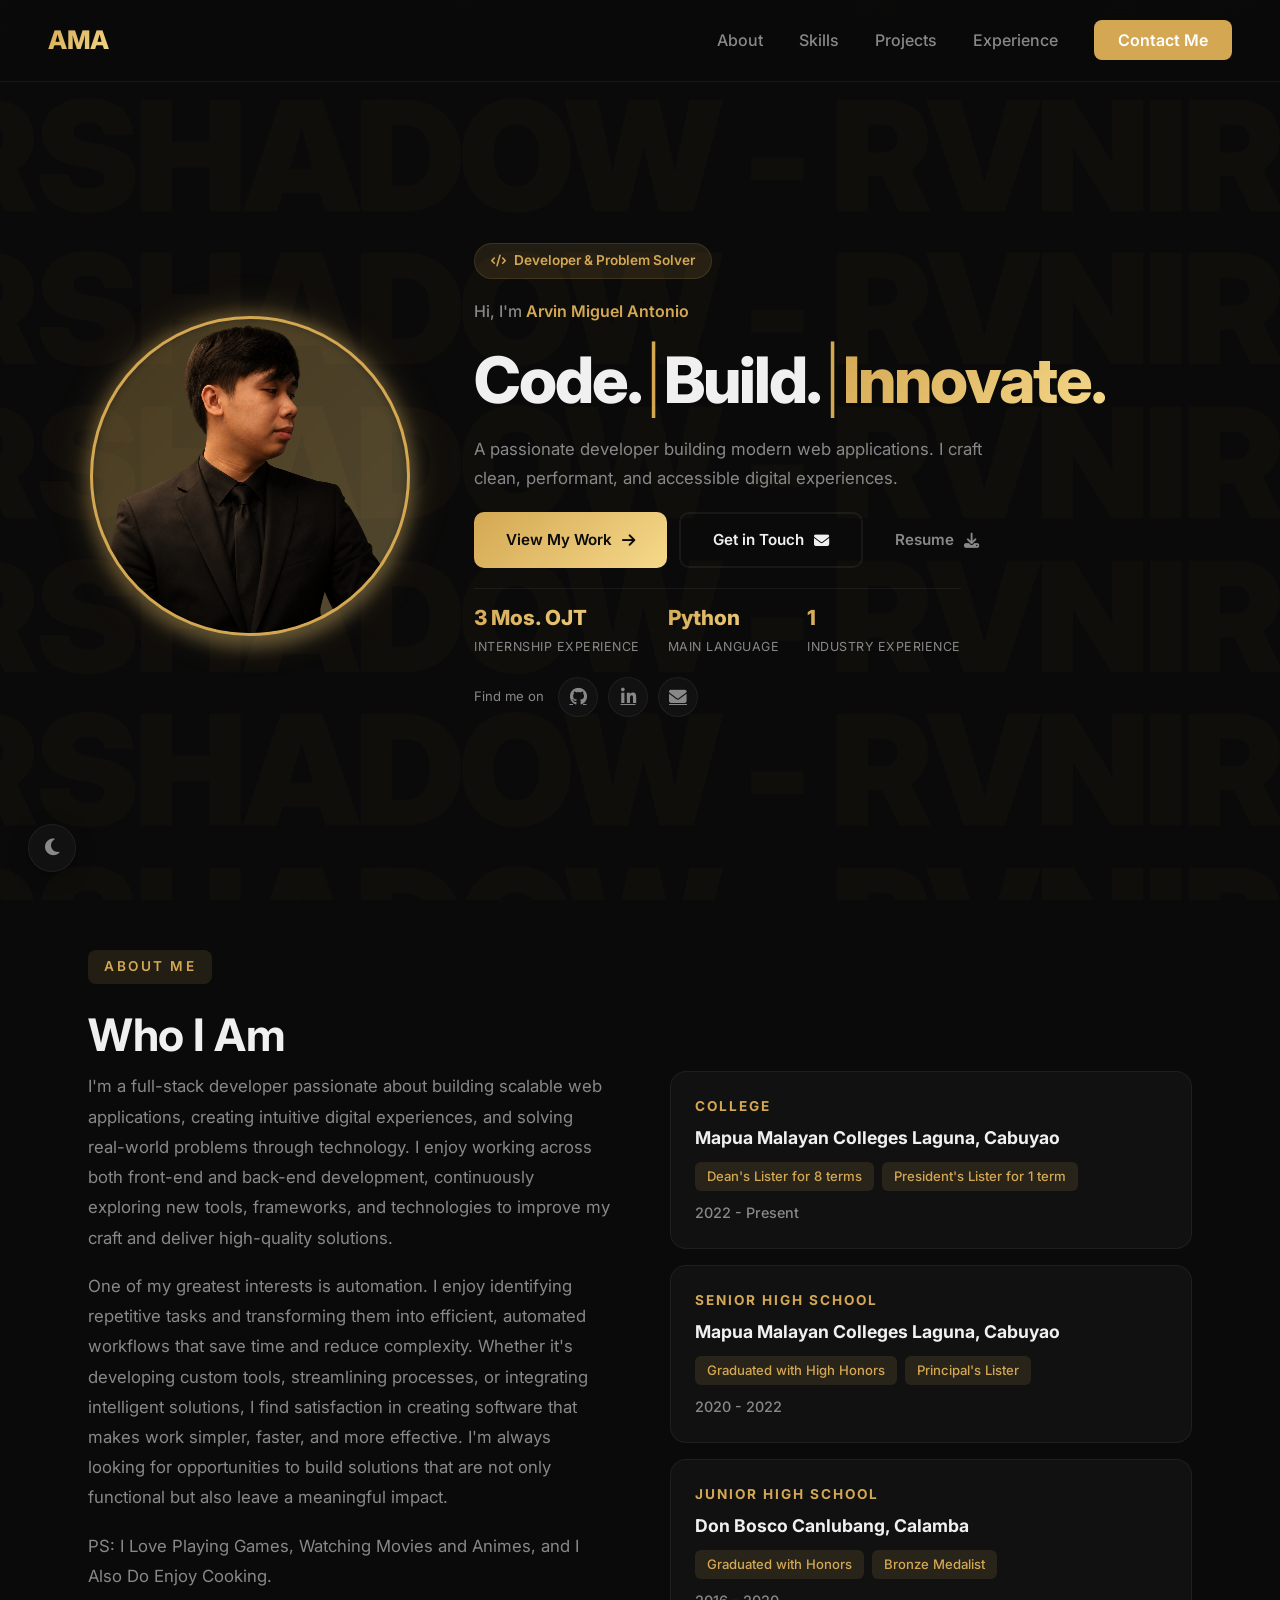
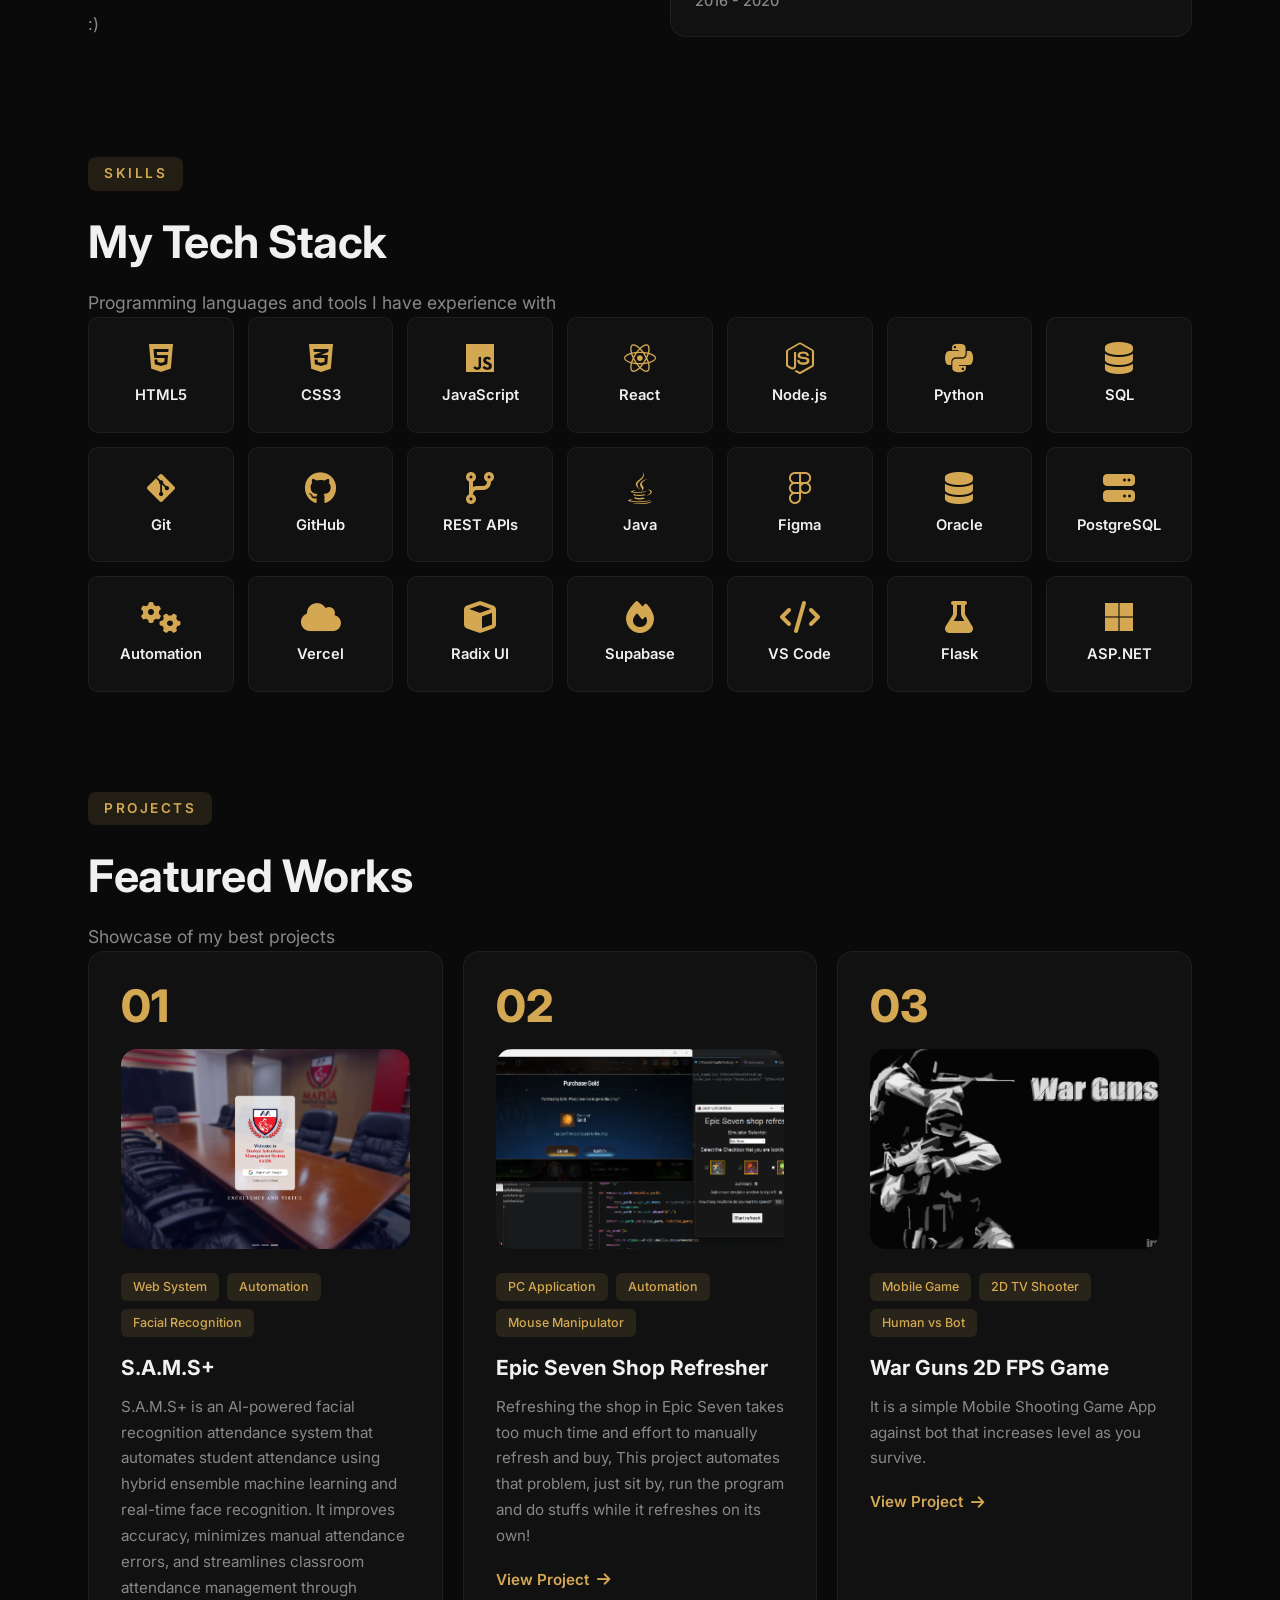
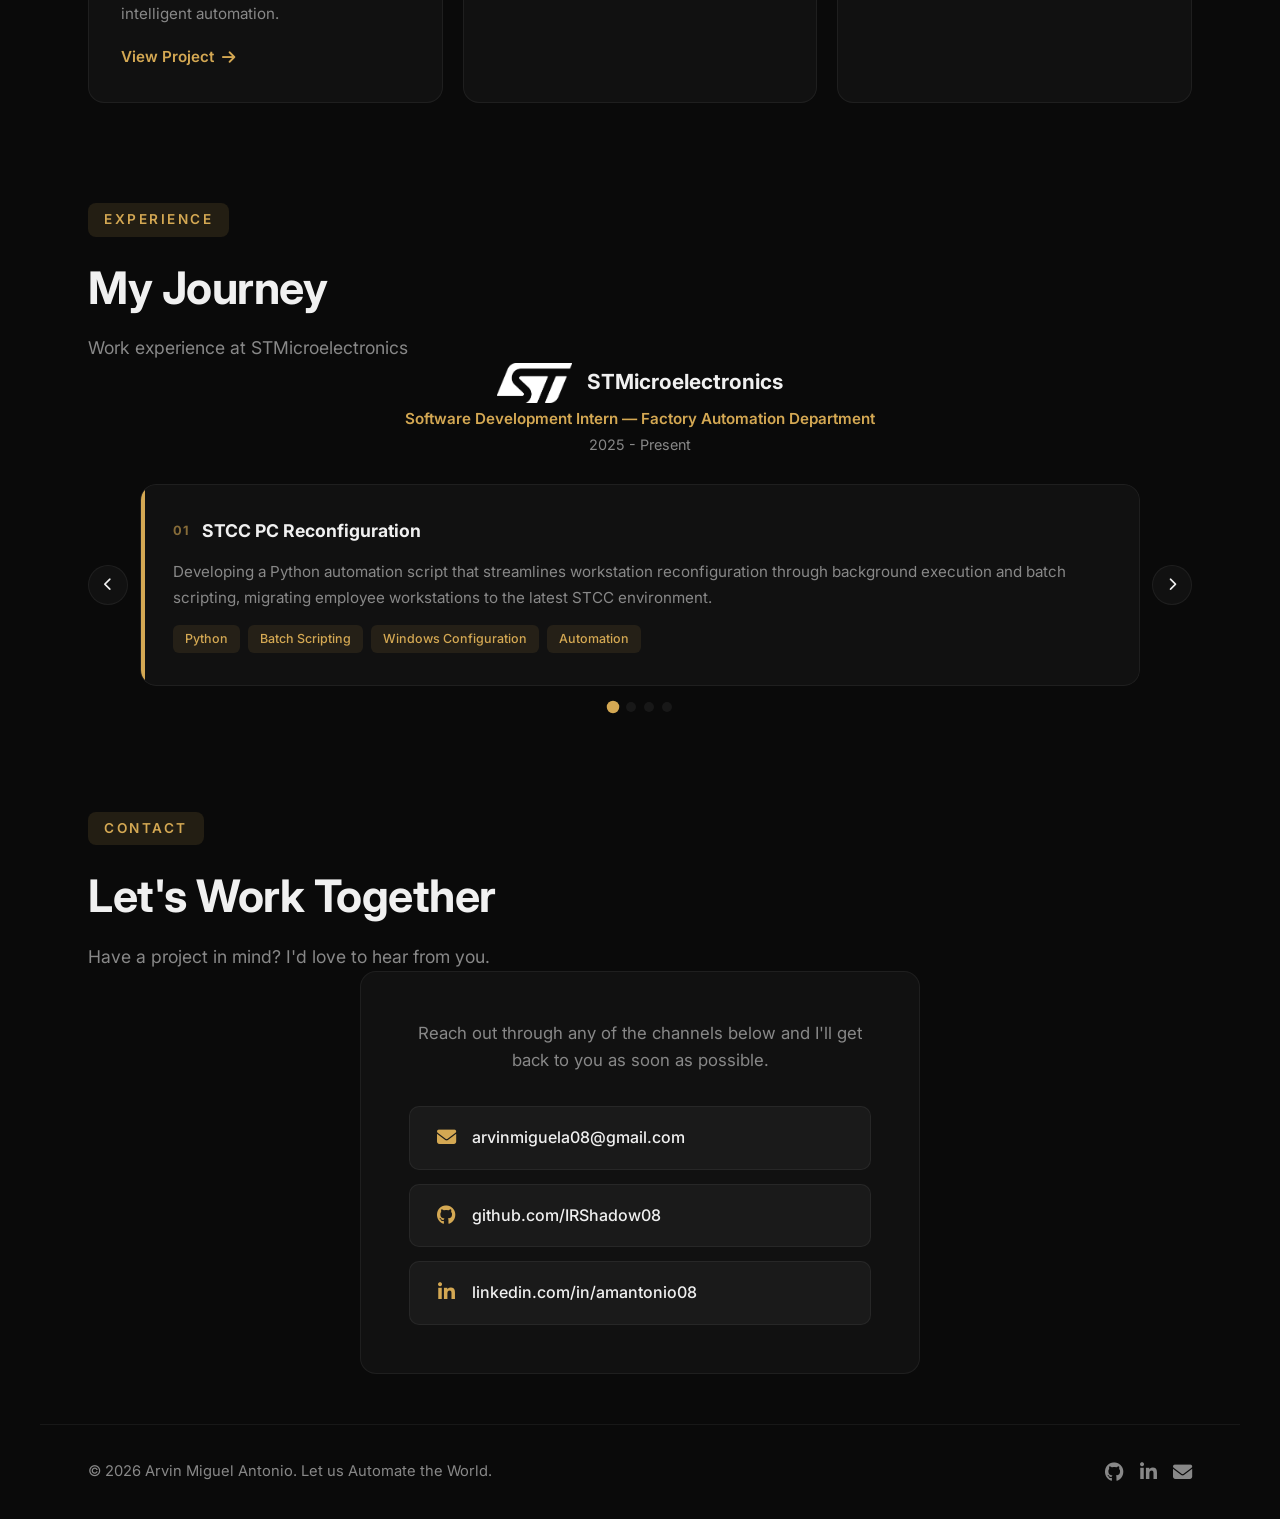
==== index.html @ e380c1db "updated" ====
<!DOCTYPE html>
<html lang="en">
<head>
    <meta charset="UTF-8">
    <meta name="viewport" content="width=device-width, initial-scale=1.0">
    <title>Arvin Miguel Antonio</title>
    <link rel="preconnect" href="https://fonts.googleapis.com">
    <link rel="preconnect" href="https://fonts.gstatic.com" crossorigin>
    <link href="https://fonts.googleapis.com/css2?family=Inter:wght@300;400;500;600;700;800;900&display=swap" rel="stylesheet">
    <link rel="stylesheet" href="https://cdnjs.cloudflare.com/ajax/libs/font-awesome/6.5.0/css/all.min.css">
    <link rel="stylesheet" href="style.css">
</head>
<body>

    <nav>
        <a href="#hero" class="nav-logo">AMA</a>
        <ul class="nav-links" id="navLinks">
            <li><a href="#about">About</a></li>
            <li><a href="#skills">Skills</a></li>
            <li><a href="#projects">Projects</a></li>
            <li><a href="#experience">Experience</a></li>
            <li><a href="#contact" class="nav-cta">Contact Me</a></li>
        </ul>
        <button class="mobile-toggle" id="mobileToggle" aria-label="Menu">
            <i class="fas fa-bars"></i>
        </button>
    </nav>

    <section class="hero" id="hero">
        <div class="hero-deco-text">
            <span>IRShadow - RvnIrs</span>
        </div>
        <div class="hero-wrap">
            <div class="hero-image">
                <img src="Assets/DarkModeMe.png" alt="Arvin Miguel Antonio" id="heroProfileImg">
            </div>
            <div class="hero-content">
                <div class="hero-tag">
                    <i class="fas fa-code"></i> Developer &amp; Problem Solver
                </div>
                <span class="hero-greeting">Hi, I'm <span>Arvin Miguel Antonio</span></span>
                <h1>Code.<span class="separator">|</span>Build.<span class="separator">|</span><span class="highlight">Innovate.</span></h1>
                <p>A passionate developer building modern web applications. I craft clean, performant, and accessible digital experiences.</p>
                <div class="hero-buttons">
                    <a href="#projects" class="btn btn-primary">
                        View My Work <i class="fas fa-arrow-right"></i>
                    </a>
                    <a href="#contact" class="btn btn-outline">
                        Get in Touch <i class="fas fa-envelope"></i>
                    </a>
                    <a href="Assets/ArvinAntonio-Resume.pdf" target="_blank" class="btn btn-ghost">
                        Resume <i class="fas fa-download"></i>
                    </a>
                </div>
                <div class="hero-stats">
                    <div class="hero-stat">
                        <span class="hero-stat-value">3 Mos. OJT</span>
                        <span class="hero-stat-label">Internship Experience</span>
                    </div>
                    <div class="hero-stat">
                        <span class="hero-stat-value">Python</span>
                        <span class="hero-stat-label">Main Language</span>
                    </div>
                    <div class="hero-stat">
                        <span class="hero-stat-value">1</span>
                        <span class="hero-stat-label">Industry Experience</span>
                    </div>
                </div>
                <div class="hero-social">
                    <span class="hero-social-label">Find me on</span>
                    <a href="https://github.com/IRShadow - RvnMig08" target="_blank" aria-label="GitHub"><i class="fab fa-github"></i></a>
                    <a href="https://www.linkedin.com/in/amantonio08/" target="_blank" aria-label="LinkedIn"><i class="fab fa-linkedin-in"></i></a>
                    <a href="mailto:arvinmiguela08@gmail.com" aria-label="Email"><i class="fas fa-envelope"></i></a>
                </div>
            </div>
        </div>
    </section>

    <section id="about">
        <div class="section-header reveal">
            <span class="section-tag">About Me</span>
            <h2>Who I Am</h2>
        </div>
        <div class="about-wrap">
            <div class="about-text reveal">
                <p>I'm a full-stack developer passionate about building scalable web applications, creating intuitive digital experiences, and solving real-world problems through technology. I enjoy working across both front-end and back-end development, continuously exploring new tools, frameworks, and technologies to improve my craft and deliver high-quality solutions.</p>
                <p>One of my greatest interests is automation. I enjoy identifying repetitive tasks and transforming them into efficient, automated workflows that save time and reduce complexity. Whether it's developing custom tools, streamlining processes, or integrating intelligent solutions, I find satisfaction in creating software that makes work simpler, faster, and more effective. I'm always looking for opportunities to build solutions that are not only functional but also leave a meaningful impact.</p>
                <p>PS: I Love Playing Games, Watching Movies and Animes, and I Also Do Enjoy Cooking.</p>
                <p>:)</p>
            </div>
            <div class="about-education reveal">
                <div class="edu-card">
                    <div class="edu-level">College</div>
                    <div class="edu-school">Mapua Malayan Colleges Laguna, Cabuyao</div>
                    <div class="edu-honors">
                        <span class="edu-honor">Dean's Lister for 8 terms</span>
                        <span class="edu-honor">President's Lister for 1 term</span>
                    </div>
                    <div class="edu-date">2022 - Present</div>
                </div>
                <div class="edu-card">
                    <div class="edu-level">Senior High School</div>
                    <div class="edu-school">Mapua Malayan Colleges Laguna, Cabuyao</div>
                    <div class="edu-honors">
                        <span class="edu-honor">Graduated with High Honors</span>
                        <span class="edu-honor">Principal's Lister</span>
                    </div>
                    <div class="edu-date">2020 - 2022</div>
                </div>
                <div class="edu-card">
                    <div class="edu-level">Junior High School</div>
                    <div class="edu-school">Don Bosco Canlubang, Calamba</div>
                    <div class="edu-honors">
                        <span class="edu-honor">Graduated with Honors</span>
                        <span class="edu-honor">Bronze Medalist</span>
                    </div>
                    <div class="edu-date">2016 - 2020</div>
                </div>
            </div>
        </div>
    </section>

    <section id="skills">
        <div class="section-header reveal">
            <span class="section-tag">Skills</span>
            <h2>My Tech Stack</h2>
            <p>Programming languages and tools I have experience with</p>
        </div>
        <div class="skills-grid reveal">
            <div class="skill-item"><i class="fab fa-html5"></i><div class="name">HTML5</div></div>
            <div class="skill-item"><i class="fab fa-css3-alt"></i><div class="name">CSS3</div></div>
            <div class="skill-item"><i class="fab fa-js"></i><div class="name">JavaScript</div></div>
            <div class="skill-item"><i class="fab fa-react"></i><div class="name">React</div></div>
            <div class="skill-item"><i class="fab fa-node-js"></i><div class="name">Node.js</div></div>
            <div class="skill-item"><i class="fab fa-python"></i><div class="name">Python</div></div>
            <div class="skill-item"><i class="fas fa-database"></i><div class="name">SQL</div></div>
            <div class="skill-item"><i class="fab fa-git-alt"></i><div class="name">Git</div></div>
            <div class="skill-item"><i class="fab fa-github"></i><div class="name">GitHub</div></div>
            <div class="skill-item"><i class="fas fa-code-branch"></i><div class="name">REST APIs</div></div>
            <div class="skill-item"><i class="fab fa-java"></i><div class="name">Java</div></div>
            <div class="skill-item"><i class="fab fa-figma"></i><div class="name">Figma</div></div>
            <div class="skill-item"><i class="fas fa-database"></i><div class="name">Oracle</div></div>
            <div class="skill-item"><i class="fas fa-server"></i><div class="name">PostgreSQL</div></div>
            <div class="skill-item"><i class="fas fa-cogs"></i><div class="name">Automation</div></div>
            <div class="skill-item"><i class="fas fa-cloud"></i><div class="name">Vercel</div></div>
            <div class="skill-item"><i class="fas fa-cube"></i><div class="name">Radix UI</div></div>
            <div class="skill-item"><i class="fas fa-fire"></i><div class="name">Supabase</div></div>
            <div class="skill-item"><i class="fas fa-code"></i><div class="name">VS Code</div></div>
            <div class="skill-item"><i class="fas fa-flask"></i><div class="name">Flask</div></div>
            <div class="skill-item"><i class="fab fa-microsoft"></i><div class="name">ASP.NET</div></div>
        </div>
    </section>

    <section id="projects">
        <div class="section-header reveal">
            <span class="section-tag">Projects</span>
            <h2>Featured Works</h2>
            <p>Showcase of my best projects</p>
        </div>
        <div class="projects-grid reveal">
            <div class="project-card">
                <div class="card-num">01</div>
                <img src="Assets/Sams.png" alt="S.A.M.S+" class="project-img">
                <div class="project-tags">
                    <span>Web System</span>
                    <span>Automation</span>
                    <span>Facial Recognition</span>
                </div>
                <h3>S.A.M.S+</h3>
                <p>S.A.M.S+ is an AI-powered facial recognition attendance system that automates student attendance using hybrid ensemble machine learning and real-time face recognition. It improves accuracy, minimizes manual attendance errors, and streamlines classroom attendance management through intelligent automation.</p>
                <a href="https://sams-plus.tech/" target="_blank" class="project-link">
                    View Project <i class="fas fa-arrow-right"></i>
                </a>
            </div>
            <div class="project-card">
                <div class="card-num">02</div>
                <img src="Assets/E7ShopRefresher.png" alt="Epic Seven Shop Refresher" class="project-img">
                <div class="project-tags">
                    <span>PC Application</span>
                    <span>Automation</span>
                    <span>Mouse Manipulator</span>
                </div>
                <h3>Epic Seven Shop Refresher</h3>
                <p>Refreshing the shop in Epic Seven takes too much time and effort to manually refresh and buy, This project automates that problem, just sit by, run the program and do stuffs while it refreshes on its own!</p>
                <a href="https://github.com/IRShadow08/E7Refresher_irs" target="_blank" class="project-link">
                    View Project <i class="fas fa-arrow-right"></i>
                </a>
            </div>
            <div class="project-card">
                <div class="card-num">03</div>
                <img src="Assets/WarGuns Game.png" alt="War Guns 2D FPS Game" class="project-img">
                <div class="project-tags">
                    <span>Mobile Game</span>
                    <span>2D TV Shooter</span>
                    <span>Human vs Bot</span>
                </div>
                <h3>War Guns 2D FPS Game</h3>
                <p>It is a simple Mobile Shooting Game App against bot that increases level as you survive.</p>
                <a href="https://drive.google.com/file/d/1qGcOylFEyaaN6yPBjuBGZe5CD3PXeud2/view" target="_blank" class="project-link">
                    View Project <i class="fas fa-arrow-right"></i>
                </a>
            </div>
        </div>
    </section>

    <section id="experience">
        <div class="section-header reveal">
            <span class="section-tag">Experience</span>
            <h2>My Journey</h2>
            <p>Work experience at STMicroelectronics</p>
        </div>
        <div class="exp-carousel reveal">
            <div class="exp-header-info">
                <h3>
                    <img id="stmLogo" src="Assets/STMDark.png" alt="STMicroelectronics" style="height:40px;vertical-align:middle;margin-right:10px;">
                    STMicroelectronics
                </h3>
                <div class="exp-role">Software Development Intern &mdash; Factory Automation Department</div>
                <div class="exp-date">2025 - Present</div>
            </div>
            <div class="carousel-wrap">
                <button class="carousel-btn carousel-prev" aria-label="Previous"><i class="fas fa-chevron-left"></i></button>
                <div class="carousel-track-wrap">
                    <div class="carousel-track">
                        <div class="carousel-card">
                            <div class="carousel-card-header">
                                <span class="carousel-card-num">01</span>
                                <h4>STCC PC Reconfiguration</h4>
                            </div>
                            <p>Developing a Python automation script that streamlines workstation reconfiguration through background execution and batch scripting, migrating employee workstations to the latest STCC environment.</p>
                            <div class="carousel-tags">
                                <span>Python</span>
                                <span>Batch Scripting</span>
                                <span>Windows Configuration</span>
                                <span>Automation</span>
                            </div>
                        </div>
                        <div class="carousel-card">
                            <div class="carousel-card-header">
                                <span class="carousel-card-num">02</span>
                                <h4>Shibuya_FoxAuto TAR Images Creation</h4>
                            </div>
                            <p>Enhanced file processing logic and logging mechanisms with grouped log keys for better traceability and reliability in TAR archive generation for production deployments.</p>
                            <div class="carousel-tags">
                                <span>Python</span>
                                <span>File Processing</span>
                                <span>Logging</span>
                                <span>TAR</span>
                            </div>
                        </div>
                        <div class="carousel-card">
                            <div class="carousel-card-header">
                                <span class="carousel-card-num">03</span>
                                <h4>sySTMtracker</h4>
                            </div>
                            <p>Built a full-stack web monitoring application (Python Flask, Oracle/SQLite) that tracks server, service, and application health with automated metric collection, dashboards, threshold alerts, and email notifications. Deployed internally for departmental use.</p>
                            <div class="carousel-tags">
                                <span>Python</span>
                                <span>Flask</span>
                                <span>Oracle</span>
                                <span>Server Tracker</span>
                                <span>Web Development</span>
                            </div>
                        </div>
                        <div class="carousel-card">
                            <div class="carousel-card-header">
                                <span class="carousel-card-num">04</span>
                                <h4>LDAP to WebSSO Migration</h4>
                            </div>
                            <p>Preparing legacy internal applications for migration to a unified Web Single Sign-On authentication system through codebase analysis and architectural planning.</p>
                            <div class="carousel-tags">
                                <span>LDAP</span>
                                <span>WebSSO</span>
                                <span>Authentication</span>
                                <span>Legacy Migration</span>
                                <span>Java Core</span>
                                <span>Java SpringBoot</span>
                            </div>
                        </div>
                    </div>
                </div>
                <button class="carousel-btn carousel-next" aria-label="Next"><i class="fas fa-chevron-right"></i></button>
            </div>
            <div class="carousel-dots"></div>
        </div>
    </section>

    <section id="contact">
        <div class="section-header reveal">
            <span class="section-tag">Contact</span>
            <h2>Let's Work Together</h2>
            <p>Have a project in mind? I'd love to hear from you.</p>
        </div>
        <div class="contact-wrap reveal">
            <div class="contact-card">
                <p>Reach out through any of the channels below and I'll get back to you as soon as possible.</p>
                <div class="contact-links">
                    <a href="mailto:arvinmiguela08@gmail.com" id="copyEmail">
                        <i class="fas fa-envelope"></i> arvinmiguela08@gmail.com
                    </a>
                    <a href="https://github.com/IRShadow08" target="_blank">
                        <i class="fab fa-github"></i> github.com/IRShadow08
                    </a>
                    <a href="https://www.linkedin.com/in/amantonio08/" target="_blank">
                        <i class="fab fa-linkedin-in"></i> linkedin.com/in/amantonio08
                    </a>
                </div>
            </div>
        </div>
    </section>

    <button class="theme-toggle" id="themeToggle" aria-label="Toggle theme">
        <i class="fas fa-moon"></i>
    </button>
    <a href="#hero" class="back-to-top" aria-label="Back to top">
        <i class="fas fa-arrow-up"></i>
    </a>

    <footer>
        <p>&copy; 2026 Arvin Miguel Antonio. Let us Automate the World.</p>
        <div class="footer-social">
            <a href="https://github.com/IRShadow08" target="_blank" aria-label="GitHub"><i class="fab fa-github"></i></a>
            <a href="https://www.linkedin.com/in/amantonio08/" target="_blank" aria-label="LinkedIn"><i class="fab fa-linkedin-in"></i></a>
            <a href="mailto:arvinmiguela08@gmail.com" aria-label="Email"><i class="fas fa-envelope"></i></a>
        </div>
    </footer>

    <script src="script.js"></script>
</body>
</html>
---- style.css ----
* {
    margin: 0;
    padding: 0;
    box-sizing: border-box;
}

html {
    scrollbar-width: none;
}

html::-webkit-scrollbar {
    display: none;
}

:root {
    --bg: #0a0a0a;
    --bg-card: #111111;
    --bg-elevated: #1a1a1a;
    --text: #f0f0f0;
    --text-muted: #888888;
    --accent: #d4a853;
    --accent-dim: rgba(212, 168, 83, 0.12);
    --accent-glow: rgba(212, 168, 83, 0.25);
    --accent-gradient: linear-gradient(135deg, #d4a853, #f5d98a);
    --border: rgba(255, 255, 255, 0.06);
    --radius: 16px;
    --font-sans: 'Inter', sans-serif;
}

html {
    scroll-behavior: smooth;
}

body {
    font-family: 'Inter', sans-serif;
    background: var(--bg);
    position: relative;
    color: var(--text);
    line-height: 1.6;
    overflow-x: hidden;
}

nav {
    position: fixed;
    top: 0;
    left: 0;
    width: 100%;
    padding: 20px 48px;
    display: flex;
    justify-content: space-between;
    align-items: center;
    z-index: 100;
    background: rgba(10, 10, 10, 0.85);
    backdrop-filter: blur(16px);
    border-bottom: 1px solid var(--border);
}

.nav-logo {
    font-size: 1.6rem;
    font-weight: 800;
    letter-spacing: -0.5px;
    background: var(--accent-gradient);
    -webkit-background-clip: text;
    -webkit-text-fill-color: transparent;
    background-clip: text;
    text-decoration: none;
}

.nav-links {
    display: flex;
    gap: 36px;
    list-style: none;
    align-items: center;
}

.nav-links a {
    color: var(--text-muted);
    text-decoration: none;
    font-size: 1rem;
    font-weight: 500;
    transition: color 0.25s;
}

.nav-links a:hover {
    color: var(--text);
}

.nav-cta {
    background: var(--accent);
    color: #fff !important;
    padding: 10px 24px;
    border-radius: 8px;
    font-weight: 600 !important;
    transition: opacity 0.25s !important;
}

.nav-cta:hover {
    opacity: 0.85;
}

.mobile-toggle {
    display: none;
    background: none;
    border: none;
    color: var(--text);
    font-size: 1.8rem;
    cursor: pointer;
}

.hero {
    min-height: 100vh;
    display: flex;
    align-items: center;
    justify-content: center;
    padding: 140px 48px 80px;
    position: relative;
    overflow: hidden;
}

.hero-deco-text {
    position: absolute;
    inset: 0;
    display: flex;
    flex-direction: column;
    align-items: center;
    justify-content: center;
    pointer-events: none;
    user-select: none;
    z-index: 0;
    opacity: 0.035;
    font-size: clamp(5rem, 12vw, 12rem);
    font-weight: 900;
    line-height: 1;
    letter-spacing: -0.03em;
    color: var(--accent);
    text-transform: uppercase;
    white-space: nowrap;
    overflow: hidden;
}

.hero-deco-text span {
    display: block;
    will-change: transform;
}

.hero-wrap {
    display: flex;
    align-items: center;
    gap: 64px;
    max-width: 1100px;
    width: 100%;
    position: relative;
    z-index: 1;
}

.hero-image {
    flex-shrink: 0;
    position: relative;
}

.hero-image::after {
    content: '';
    position: absolute;
    inset: -4px;
    border-radius: 50%;
    background: var(--accent-gradient);
    opacity: 0.3;
    filter: blur(8px);
    z-index: -1;
}

.hero-image img {
    width: 320px;
    height: 320px;
    object-fit: cover;
    border-radius: 50%;
    border: 3px solid var(--accent);
    box-shadow: 0 0 40px var(--accent-glow);
}

.hero-content {
    flex: 1;
    display: flex;
    flex-direction: column;
    align-items: flex-start;
    text-align: left;
    gap: 20px;
    position: relative;
    z-index: 1;
}

.hero-tag {
    display: inline-flex;
    align-items: center;
    gap: 8px;
    font-size: 0.85rem;
    font-weight: 600;
    color: var(--accent);
    background: var(--accent-dim);
    padding: 6px 16px;
    border-radius: 100px;
    border: 1px solid rgba(212, 168, 83, 0.15);
}

.hero-tag i {
    font-size: 0.75rem;
}

.hero-greeting {
    font-size: 1rem;
    font-weight: 500;
    color: var(--text-muted);
}

.hero-greeting span {
    color: var(--accent);
    font-weight: 600;
}

.hero-content h1 {
    font-size: clamp(2.5rem, 5vw, 4rem);
    font-weight: 800;
    line-height: 1.1;
    letter-spacing: -2px;
}

.hero-content h1 .highlight {
    background: var(--accent-gradient);
    -webkit-background-clip: text;
    -webkit-text-fill-color: transparent;
    background-clip: text;
}

.hero-content h1 .separator {
    color: var(--accent);
    -webkit-text-fill-color: var(--accent);
    margin: 0 4px;
    font-weight: 300;
}

.hero-content p {
    font-size: 1.05rem;
    color: var(--text-muted);
    line-height: 1.7;
    max-width: 540px;
}

.hero-buttons {
    display: flex;
    gap: 12px;
    flex-wrap: wrap;
    justify-content: flex-start;
}

.btn {
    display: inline-flex;
    align-items: center;
    gap: 10px;
    padding: 14px 32px;
    border-radius: 10px;
    font-weight: 600;
    font-size: 0.95rem;
    text-decoration: none;
    transition: all 0.25s;
    border: none;
    cursor: pointer;
    font-family: inherit;
}

.btn-primary {
    background: var(--accent-gradient);
    color: #0a0a0a;
}

.light-mode .btn-primary {
    color: #1a1a1a;
}

.btn-primary:hover {
    opacity: 0.9;
    transform: translateY(-2px);
    box-shadow: 0 8px 30px var(--accent-glow);
}

.btn-outline {
    background: transparent;
    color: var(--text);
    border: 2px solid var(--border);
}

.btn-outline:hover {
    border-color: var(--accent);
    background: var(--accent-dim);
}

.btn-ghost {
    background: transparent;
    color: var(--text-muted);
    border: none;
    padding: 14px 20px;
}

.btn-ghost:hover {
    color: var(--accent);
}

.hero-actions {
    display: flex;
    align-items: center;
    gap: 16px;
    flex-wrap: wrap;
}

.hero-stats {
    display: flex;
    gap: 28px;
    padding-top: 12px;
    border-top: 1px solid var(--border);
}

.hero-stat {
    display: flex;
    flex-direction: column;
    gap: 2px;
}

.hero-stat-value {
    font-size: 1.3rem;
    font-weight: 800;
    background: var(--accent-gradient);
    -webkit-background-clip: text;
    -webkit-text-fill-color: transparent;
    background-clip: text;
}

.hero-stat-label {
    font-size: 0.78rem;
    color: var(--text-muted);
    text-transform: uppercase;
    letter-spacing: 0.5px;
}

.hero-social {
    display: flex;
    align-items: center;
    gap: 10px;
    justify-content: flex-start;
}

.hero-social-label {
    font-size: 0.82rem;
    color: var(--text-muted);
    margin-right: 4px;
}

.hero-social a {
    color: var(--text-muted);
    font-size: 1.1rem;
    transition: color 0.25s;
    width: 40px;
    height: 40px;
    display: flex;
    align-items: center;
    justify-content: center;
    border-radius: 50%;
    background: var(--bg-card);
    border: 1px solid var(--border);
}

.hero-social a:hover {
    color: var(--accent);
    border-color: var(--accent);
}

section {
    padding: 50px 48px;
    position: relative;
    z-index: 1;
}

section:not(.hero) {
    max-width: 1200px;
    margin: 0 auto;
}

.section-tag {
    display: inline-block;
    font-size: 0.85rem;
    font-weight: 600;
    text-transform: uppercase;
    letter-spacing: 2.5px;
    color: var(--accent);
    background: var(--accent-dim);
    padding: 6px 16px;
    border-radius: 8px;
    margin-bottom: 16px;
}

.section-header h2 {
    font-size: clamp(2rem, 3.5vw, 3rem);
    font-weight: 700;
    letter-spacing: -0.5px;
}

.section-header p {
    color: var(--text-muted);
    margin-top: 10px;
    font-size: 1.1rem;
}

.about-wrap {
    display: grid;
    grid-template-columns: 1fr 1fr;
    gap: 60px;
}

.about-text p {
    color: var(--text-muted);
    margin-bottom: 18px;
    font-size: 1.05rem;
    line-height: 1.8;
}

.about-education {
    display: flex;
    flex-direction: column;
    gap: 16px;
}

.edu-card {
    background: var(--bg-card);
    border: 1px solid var(--border);
    border-radius: var(--radius);
    padding: 24px;
    transition: border-color 0.25s;
}

.edu-card:hover {
    border-color: var(--accent);
}

.edu-level {
    font-size: 0.85rem;
    font-weight: 700;
    text-transform: uppercase;
    letter-spacing: 2px;
    color: var(--accent);
    margin-bottom: 6px;
}

.edu-school {
    font-size: 1.1rem;
    font-weight: 700;
    margin-bottom: 10px;
}

.edu-honors {
    display: flex;
    flex-wrap: wrap;
    gap: 8px;
    margin-bottom: 10px;
}

.edu-honor {
    font-size: 0.82rem;
    padding: 4px 12px;
    border-radius: 6px;
    background: var(--accent-dim);
    color: var(--accent);
    font-weight: 500;
}

.edu-date {
    font-size: 0.9rem;
    color: var(--text-muted);
    font-weight: 500;
}

.roadmap {
    position: relative;
    max-width: 800px;
    margin: 0 auto;
    padding: 20px 0;
}

.roadmap-line {
    position: absolute;
    left: 50%;
    top: 0;
    bottom: 0;
    width: 2px;
    background: var(--accent);
    opacity: 0.3;
    transform: translateX(-50%);
}

.roadmap-item {
    position: relative;
    width: 50%;
    padding: 20px 40px;
}

.roadmap-item.left {
    left: 0;
    text-align: right;
}

.roadmap-item.right {
    left: 50%;
    text-align: left;
}

.roadmap-dot {
    position: absolute;
    top: 28px;
    width: 14px;
    height: 14px;
    background: var(--accent);
    border-radius: 50%;
    border: 3px solid var(--bg);
    z-index: 2;
}

.roadmap-item.left .roadmap-dot {
    right: -7px;
}

.roadmap-item.right .roadmap-dot {
    left: -7px;
}

.roadmap-card {
    background: var(--bg-card);
    border: 1px solid var(--border);
    border-radius: var(--radius);
    padding: 24px;
    transition: border-color 0.25s;
}

.roadmap-card:hover {
    border-color: var(--accent);
}

.roadmap-year {
    display: inline-block;
    font-size: 0.78rem;
    font-weight: 700;
    color: var(--accent);
    background: var(--accent-dim);
    padding: 3px 10px;
    border-radius: 6px;
    margin-bottom: 10px;
}

.roadmap-card h3 {
    font-size: 1.05rem;
    font-weight: 700;
    margin-bottom: 6px;
}

.roadmap-card p {
    font-size: 0.85rem;
    color: var(--text-muted);
    line-height: 1.7;
}

@media (max-width: 768px) {
    .roadmap-line {
        left: 20px;
    }

    .roadmap-item {
        width: 100%;
        padding: 12px 20px 12px 52px;
    }

    .roadmap-item.left,
    .roadmap-item.right {
        left: 0;
        text-align: left;
    }

    .roadmap-item.left .roadmap-dot,
    .roadmap-item.right .roadmap-dot {
        left: 13px;
    }
}

.skills-grid {
    display: grid;
    grid-template-columns: repeat(auto-fill, minmax(140px, 1fr));
    gap: 14px;
}

.skill-item {
    background: var(--bg-card);
    border: 1px solid var(--border);
    border-radius: 10px;
    padding: 24px 16px;
    text-align: center;
    transition: all 0.25s;
    cursor: default;
}

.skill-item:hover {
    border-color: var(--accent);
    transform: translateY(-3px);
}

.skill-item i {
    font-size: 2rem;
    margin-bottom: 10px;
    color: var(--accent);
}

.skill-item .name {
    font-size: 0.92rem;
    font-weight: 600;
}

.projects-grid {
    display: grid;
    grid-template-columns: repeat(auto-fill, minmax(340px, 1fr));
    gap: 20px;
}

.project-card {
    background: var(--bg-card);
    border: 1px solid var(--border);
    border-radius: var(--radius);
    padding: 32px;
    transition: all 0.25s;
}

.project-card:hover {
    border-color: var(--accent);
    transform: translateY(-4px);
}

.project-img {
    width: 100%;
    height: 200px;
    object-fit: cover;
    border-radius: var(--radius);
    margin-bottom: 16px;
}

.project-card .card-num {
    font-size: 2.8rem;
    font-weight: 800;
    color: var(--accent);
    line-height: 1;
    margin-bottom: 20px;
}

.project-tags {
    display: flex;
    flex-wrap: wrap;
    gap: 8px;
    margin-bottom: 14px;
}

.project-tags span {
    font-size: 0.78rem;
    padding: 4px 12px;
    border-radius: 6px;
    background: var(--accent-dim);
    color: var(--accent);
    font-weight: 500;
}

.project-card h3 {
    font-size: 1.3rem;
    font-weight: 700;
    margin-bottom: 10px;
}

.project-card p {
    font-size: 0.95rem;
    color: var(--text-muted);
    line-height: 1.7;
    margin-bottom: 18px;
}

.project-link {
    color: var(--accent);
    text-decoration: none;
    font-size: 0.95rem;
    font-weight: 600;
    display: inline-flex;
    align-items: center;
    gap: 8px;
    transition: gap 0.25s;
}

.project-link:hover {
    gap: 12px;
}

.exp-list {
    display: flex;
    flex-direction: column;
    gap: 18px;
}

.exp-card {
    background: var(--bg-card);
    border: 1px solid var(--border);
    border-radius: var(--radius);
    padding: 32px;
    transition: all 0.25s;
    position: relative;
    overflow: hidden;
}

.exp-card::before {
    content: '';
    position: absolute;
    left: 0;
    top: 0;
    bottom: 0;
    width: 4px;
    background: var(--accent);
    opacity: 0;
    transition: opacity 0.25s;
}

.exp-card:hover::before {
    opacity: 1;
}

.exp-header {
    display: flex;
    justify-content: space-between;
    align-items: flex-start;
    margin-bottom: 10px;
    flex-wrap: wrap;
    gap: 8px;
}

.exp-header h3 {
    font-size: 1.2rem;
    font-weight: 700;
}

.exp-role {
    font-size: 0.95rem;
    color: var(--accent);
    font-weight: 600;
    margin-bottom: 4px;
}

.exp-date {
    font-size: 0.9rem;
    color: var(--text-muted);
    white-space: nowrap;
}

.exp-desc {
    font-size: 0.95rem;
    color: var(--text-muted);
    line-height: 1.7;
    margin-bottom: 8px;
}
.exp-desc:last-of-type {
    margin-bottom: 0;
}

.exp-tags {
    display: flex;
    flex-wrap: wrap;
    gap: 8px;
    margin-top: 12px;
}

.exp-tags span {
    font-size: 0.78rem;
    padding: 4px 12px;
    border-radius: 6px;
    background: rgba(212, 168, 83, 0.1);
    color: var(--accent);
    font-weight: 500;
}

.contact-wrap {
    display: flex;
    flex-direction: column;
    align-items: center;
    text-align: center;
}

.contact-card {
    background: var(--bg-card);
    border: 1px solid var(--border);
    border-radius: var(--radius);
    padding: 48px;
    max-width: 560px;
    width: 100%;
}

.contact-card p {
    color: var(--text-muted);
    margin-bottom: 32px;
    font-size: 1.05rem;
}

.contact-links {
    display: flex;
    flex-direction: column;
    gap: 14px;
}

.contact-links a {
    display: flex;
    align-items: center;
    gap: 14px;
    padding: 18px 24px;
    border-radius: 10px;
    text-decoration: none;
    font-weight: 500;
    font-size: 1rem;
    background: var(--bg-elevated);
    border: 1px solid var(--border);
    color: var(--text);
    transition: all 0.25s;
}

.contact-links a:hover {
    border-color: var(--accent);
    background: var(--accent-dim);
}

.contact-links a i {
    color: var(--accent);
    width: 24px;
    text-align: center;
    font-size: 1.2rem;
}

footer {
    border-top: 1px solid var(--border);
    padding: 32px 48px;
    display: flex;
    justify-content: space-between;
    align-items: center;
    color: var(--text-muted);
    font-size: 0.92rem;
    max-width: 1200px;
    margin: 0 auto;
    flex-wrap: wrap;
    gap: 16px;
}

footer .footer-social {
    display: flex;
    gap: 16px;
}

footer .footer-social a {
    color: var(--text-muted);
    font-size: 1.2rem;
    transition: color 0.25s;
}

footer .footer-social a:hover {
    color: var(--accent);
}

.reveal {
    opacity: 0;
    transform: translateY(24px);
    transition: opacity 0.5s ease-out, transform 0.5s ease-out;
}

.reveal.active {
    opacity: 1;
    transform: translateY(0);
}

.theme-toggle {
    position: fixed;
    bottom: 28px;
    left: 28px;
    z-index: 200;
    width: 48px;
    height: 48px;
    border-radius: 50%;
    border: 1px solid var(--border);
    background: var(--bg-card);
    color: var(--text-muted);
    font-size: 1.2rem;
    cursor: pointer;
    display: flex;
    align-items: center;
    justify-content: center;
    transition: all 0.3s;
    box-shadow: 0 4px 20px rgba(0, 0, 0, 0.3);
}

.theme-toggle:hover {
    border-color: var(--accent);
    color: var(--accent);
    transform: scale(1.1);
}

.back-to-top {
    position: fixed;
    bottom: 28px;
    right: 28px;
    z-index: 200;
    width: 48px;
    height: 48px;
    border-radius: 50%;
    border: 1px solid var(--border);
    background: var(--bg-card);
    color: var(--text-muted);
    font-size: 1.2rem;
    cursor: pointer;
    display: none;
    align-items: center;
    justify-content: center;
    transition: all 0.3s;
    box-shadow: 0 4px 20px rgba(0, 0, 0, 0.3);
    text-decoration: none;
}

.back-to-top:hover {
    border-color: var(--accent);
    color: var(--accent);
    transform: scale(1.1);
}

.light-mode .back-to-top {
    background: var(--bg-elevated);
    border-color: rgba(0, 0, 0, 0.15);
    color: #555;
}

.light-mode .back-to-top:hover {
    color: var(--accent);
    border-color: var(--accent);
}

.light-mode {
    --bg: #ffffff;
    --bg-gradient: none;
    --bg-card: #f5f5f5;
    --bg-elevated: #eeeeee;
    --text: #111111;
    --text-muted: #666666;
    --border: rgba(0, 0, 0, 0.1);
    --accent: #d4a853;
    --accent-dim: rgba(212, 168, 83, 0.1);
    --accent-glow: rgba(212, 168, 83, 0.15);
    --bg: #ffffff;
}

.light-mode .hero-deco-text {
    color: #555555;
}

.light-mode nav {
    background: rgba(255, 255, 255, 0.9);
    border-bottom-color: rgba(0, 0, 0, 0.08);
}

.light-mode .nav-links a {
    color: #555;
}

.light-mode .nav-links a:hover {
    color: #111;
}

.light-mode .project-card .card-num {
    color: var(--accent);
}

.light-mode .hero-image::after {
    opacity: 0.2;
}

.light-mode .hero-social a {
    background: var(--bg-elevated);
}

.light-mode .contact-links a {
    background: var(--bg-elevated);
}

.light-mode .exp-card::before {
    background: var(--accent);
}

.light-mode .exp-header-info h3 {
    color: #03234B;
}

.light-mode .carousel-card-num {
    opacity: 1;
}

.light-mode .theme-toggle {
    background: var(--bg-elevated);
    border-color: rgba(0, 0, 0, 0.15);
    color: #555;
}

.light-mode .theme-toggle:hover {
    color: var(--accent);
    border-color: var(--accent);
}

@media (max-width: 768px) {
    .light-mode .nav-links {
        background: rgba(255, 255, 255, 0.97);
        border-bottom-color: rgba(0, 0, 0, 0.08);
    }
}

@media (max-width: 900px) {
    .about-wrap {
        grid-template-columns: 1fr;
        gap: 40px;
    }

    footer {
        flex-direction: column;
        text-align: center;
    }
}

@media (max-width: 768px) {
    nav {
        padding: 16px 24px;
    }

    .nav-links {
        display: none;
        position: absolute;
        top: 100%;
        left: 0;
        width: 100%;
        flex-direction: column;
        background: rgba(10, 10, 10, 0.97);
        backdrop-filter: blur(16px);
        padding: 24px;
        gap: 16px;
        border-bottom: 1px solid var(--border);
    }

    .nav-links.open {
        display: flex;
    }

    .mobile-toggle {
        display: block;
    }

    .hero {
        padding: 120px 24px 60px;
    }

    .hero-wrap {
        flex-direction: column;
        text-align: center;
        gap: 36px;
    }

    .hero-image img {
        width: 200px;
        height: 200px;
    }

    .hero-content {
        align-items: center;
        text-align: center;
    }

    .hero-buttons,
    .hero-social,
    .hero-actions {
        justify-content: center;
    }

    .hero-stats {
        justify-content: center;
    }

    .hero-deco-text {
        font-size: clamp(3rem, 8vw, 6rem);
    }

    section {
        padding: 80px 24px;
    }

    .projects-grid {
        grid-template-columns: 1fr;
    }

    .skills-grid {
        grid-template-columns: repeat(auto-fill, minmax(110px, 1fr));
    }
}

.toast {
    position: fixed;
    bottom: 30px;
    left: 50%;
    transform: translateX(-50%);
    background: var(--accent);
    color: #111;
    padding: 12px 24px;
    border-radius: 100px;
    font-weight: 600;
    font-size: 0.9rem;
    z-index: 9999;
    animation: toastIn 0.3s ease;
}

@keyframes toastIn {
    from { opacity: 0; transform: translateX(-50%) translateY(20px); }
    to   { opacity: 1; transform: translateX(-50%) translateY(0); }
}

/* ===== Experience Carousel ===== */
.exp-header-info {
    text-align: center;
    margin-bottom: 28px;
}
.exp-header-info h3 {
    font-size: 1.3rem;
    font-weight: 700;
    margin-bottom: 4px;
}
.exp-header-info .exp-role {
    font-size: 0.95rem;
    color: var(--accent);
    font-weight: 600;
    margin-bottom: 2px;
}
.exp-header-info .exp-date {
    font-size: 0.9rem;
    color: var(--text-muted);
}

.carousel-wrap {
    display: flex;
    align-items: center;
    gap: 12px;
}

.carousel-track-wrap {
    flex: 1;
    overflow: hidden;
    border-radius: var(--radius);
}

.carousel-track {
    display: flex;
    transition: transform 0.4s ease;
}

.carousel-card {
    min-width: 100%;
    background: var(--bg-card);
    border: 1px solid var(--border);
    border-radius: var(--radius);
    padding: 32px;
    position: relative;
    overflow: hidden;
    box-sizing: border-box;
}
.carousel-card::before {
    content: '';
    position: absolute;
    left: 0;
    top: 0;
    bottom: 0;
    width: 4px;
    background: var(--accent);
}

.carousel-card-header {
    display: flex;
    align-items: center;
    gap: 12px;
    margin-bottom: 14px;
}
.carousel-card-num {
    font-size: 0.8rem;
    font-weight: 700;
    color: var(--accent);
    opacity: 0.6;
    letter-spacing: 1px;
}
.carousel-card-header h4 {
    font-size: 1.1rem;
    font-weight: 700;
    margin: 0;
}

.carousel-card p {
    font-size: 0.95rem;
    color: var(--text-muted);
    line-height: 1.7;
    margin: 0 0 14px;
}

.carousel-tags {
    display: flex;
    flex-wrap: wrap;
    gap: 8px;
}
.carousel-tags span {
    font-size: 0.78rem;
    padding: 4px 12px;
    border-radius: 6px;
    background: rgba(212, 168, 83, 0.1);
    color: var(--accent);
    font-weight: 500;
}

.carousel-btn {
    width: 40px;
    height: 40px;
    border-radius: 50%;
    border: 1px solid var(--border);
    background: var(--bg-card);
    color: var(--text);
    cursor: pointer;
    display: flex;
    align-items: center;
    justify-content: center;
    transition: all 0.2s;
    flex-shrink: 0;
}
.carousel-btn:hover {
    background: var(--accent);
    color: #fff;
    border-color: var(--accent);
}

.carousel-dots {
    display: flex;
    justify-content: center;
    gap: 8px;
    margin-top: 16px;
}
.carousel-dot {
    width: 10px;
    height: 10px;
    border-radius: 50%;
    border: none;
    background: var(--border);
    cursor: pointer;
    transition: all 0.2s;
    padding: 0;
}
.carousel-dot.active {
    background: var(--accent);
    transform: scale(1.25);
}

@media (max-width: 480px) {
    .hero-content h1 {
        font-size: 2rem;
    }

    .contact-card {
        padding: 28px;
    }

    .carousel-card {
        padding: 24px;
    }
    .carousel-btn {
        width: 32px;
        height: 32px;
    }
}
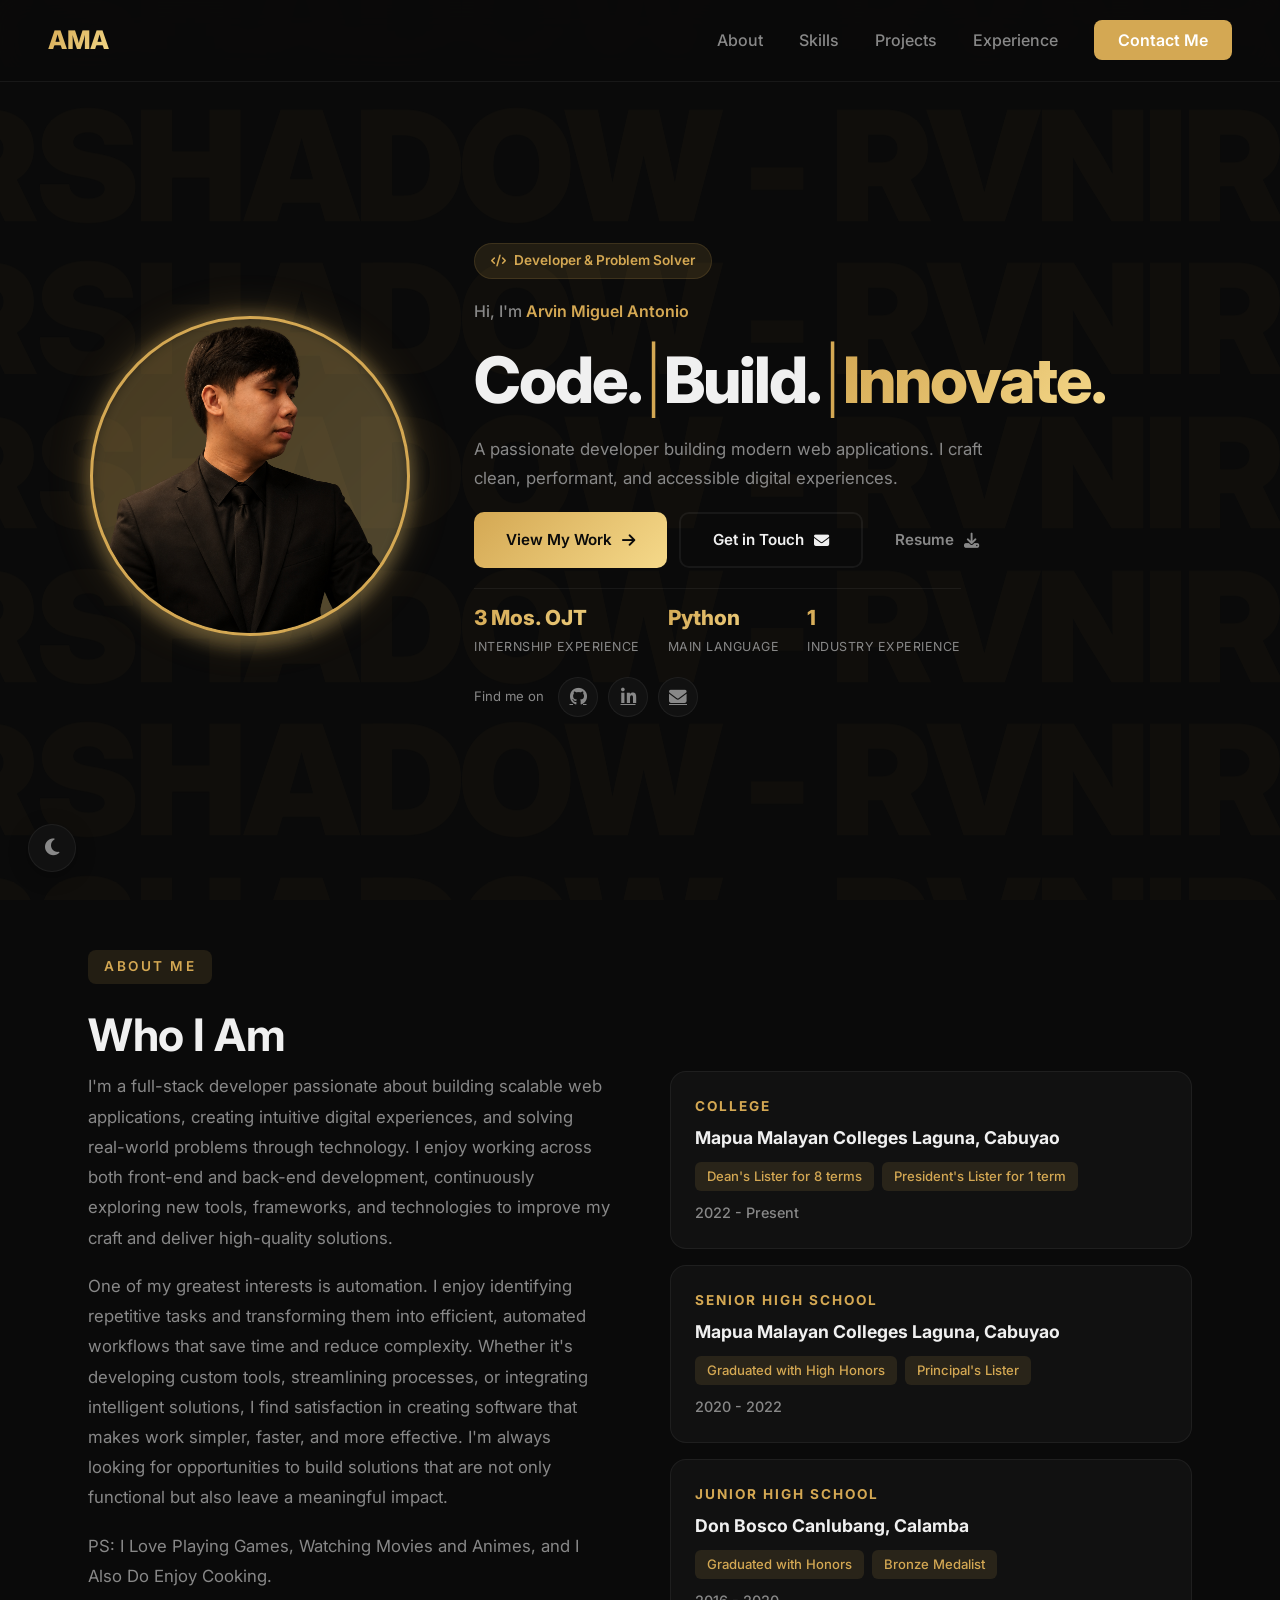
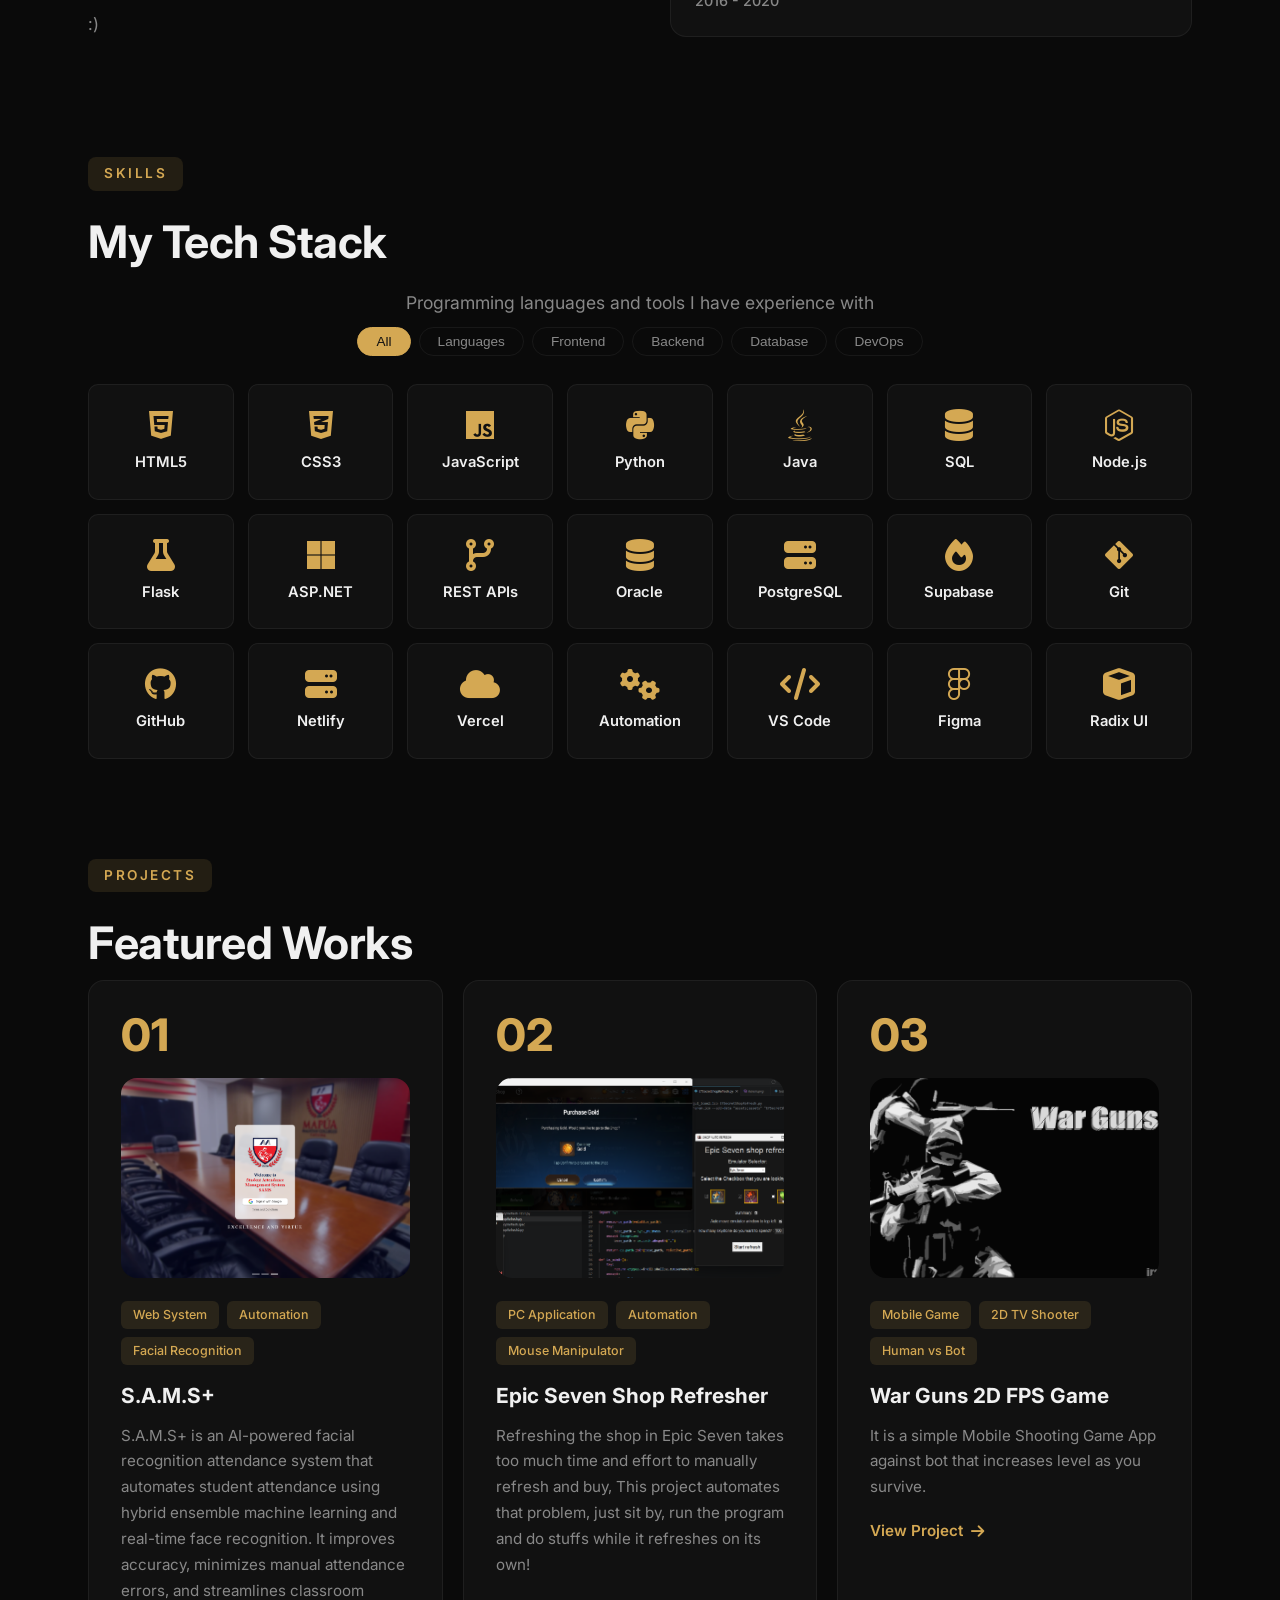
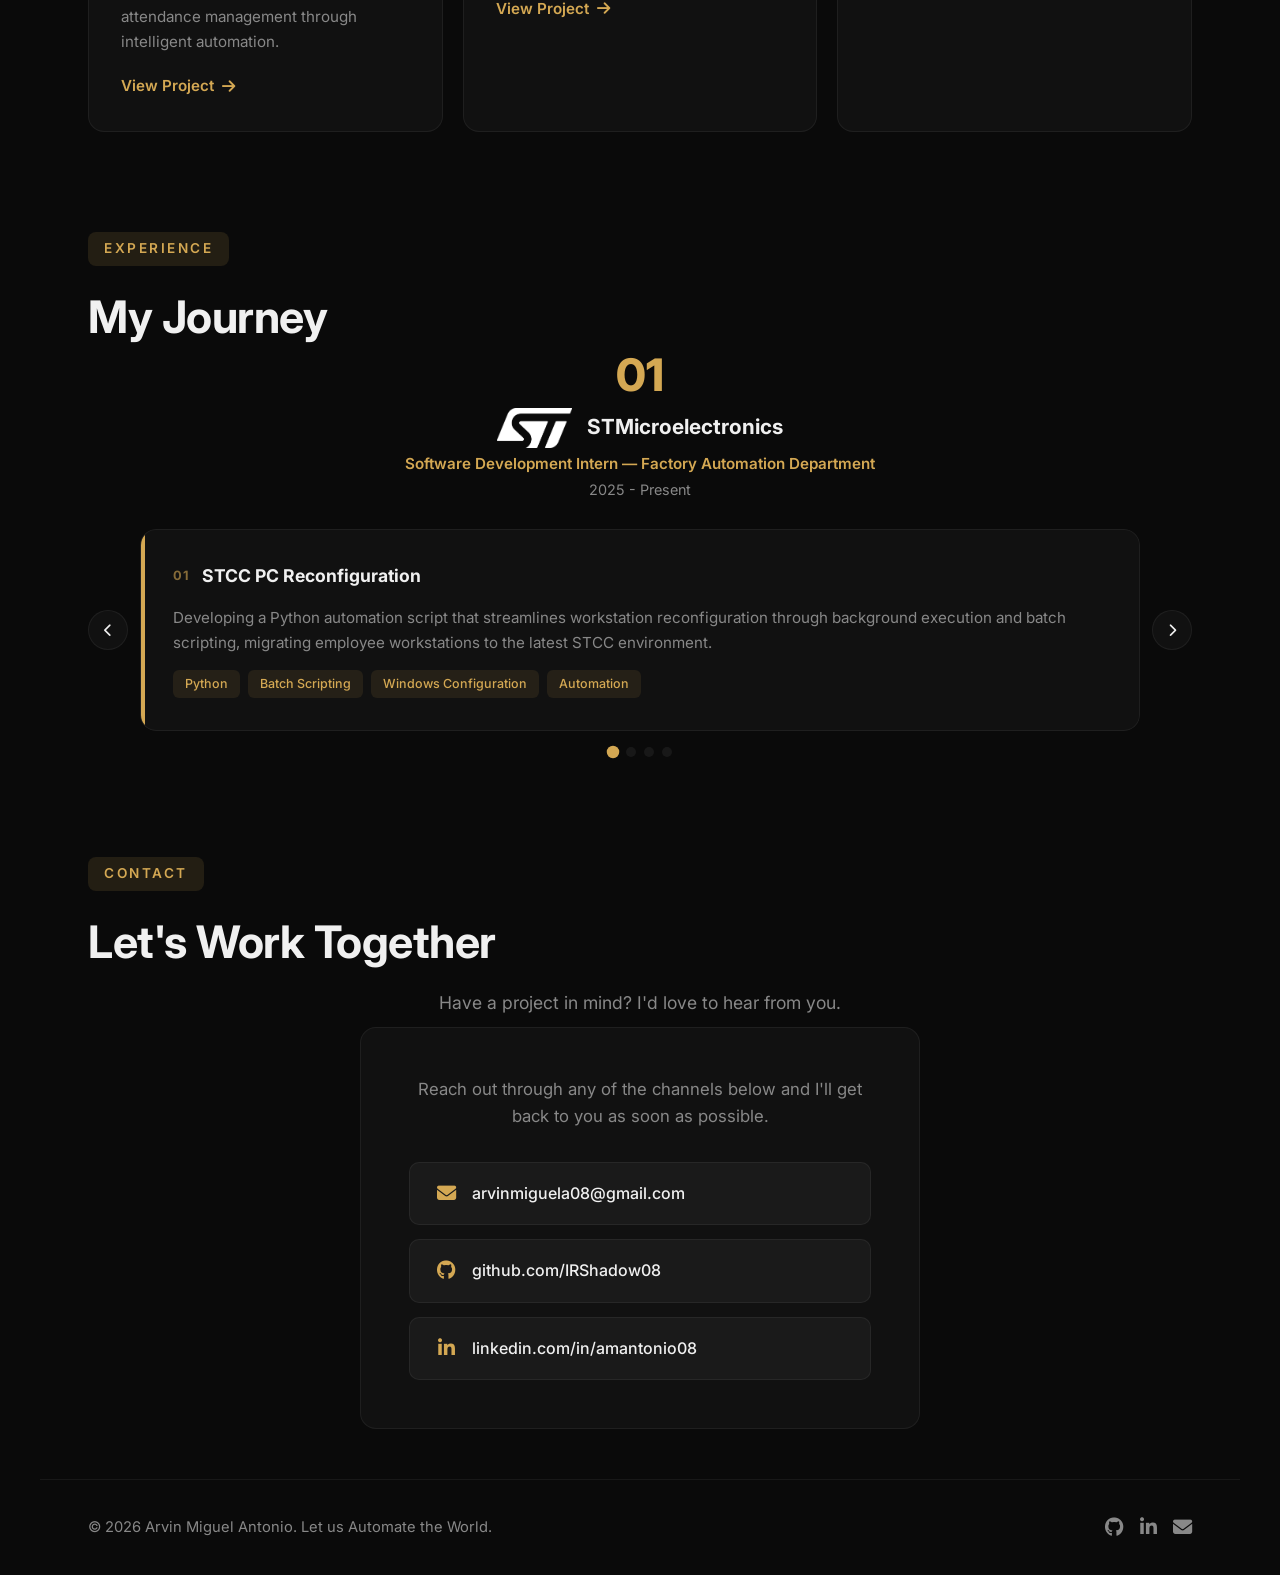
==== commit 214b06bf: "Updated Cards and Added Skills Filter" ====
--- a/index.html
+++ b/index.html
@@ -126,28 +126,36 @@
             <h2>My Tech Stack</h2>
             <p>Programming languages and tools I have experience with</p>
         </div>
+        <div class="skills-filters reveal">
+            <button class="skills-filter active" data-filter="all">All</button>
+            <button class="skills-filter" data-filter="languages">Languages</button>
+            <button class="skills-filter" data-filter="frontend">Frontend</button>
+            <button class="skills-filter" data-filter="backend">Backend</button>
+            <button class="skills-filter" data-filter="database">Database</button>
+            <button class="skills-filter" data-filter="devops">DevOps</button>
+        </div>
         <div class="skills-grid reveal">
-            <div class="skill-item"><i class="fab fa-html5"></i><div class="name">HTML5</div></div>
-            <div class="skill-item"><i class="fab fa-css3-alt"></i><div class="name">CSS3</div></div>
-            <div class="skill-item"><i class="fab fa-js"></i><div class="name">JavaScript</div></div>
-            <div class="skill-item"><i class="fab fa-react"></i><div class="name">React</div></div>
-            <div class="skill-item"><i class="fab fa-node-js"></i><div class="name">Node.js</div></div>
-            <div class="skill-item"><i class="fab fa-python"></i><div class="name">Python</div></div>
-            <div class="skill-item"><i class="fas fa-database"></i><div class="name">SQL</div></div>
-            <div class="skill-item"><i class="fab fa-git-alt"></i><div class="name">Git</div></div>
-            <div class="skill-item"><i class="fab fa-github"></i><div class="name">GitHub</div></div>
-            <div class="skill-item"><i class="fas fa-code-branch"></i><div class="name">REST APIs</div></div>
-            <div class="skill-item"><i class="fab fa-java"></i><div class="name">Java</div></div>
-            <div class="skill-item"><i class="fab fa-figma"></i><div class="name">Figma</div></div>
-            <div class="skill-item"><i class="fas fa-database"></i><div class="name">Oracle</div></div>
-            <div class="skill-item"><i class="fas fa-server"></i><div class="name">PostgreSQL</div></div>
-            <div class="skill-item"><i class="fas fa-cogs"></i><div class="name">Automation</div></div>
-            <div class="skill-item"><i class="fas fa-cloud"></i><div class="name">Vercel</div></div>
-            <div class="skill-item"><i class="fas fa-cube"></i><div class="name">Radix UI</div></div>
-            <div class="skill-item"><i class="fas fa-fire"></i><div class="name">Supabase</div></div>
-            <div class="skill-item"><i class="fas fa-code"></i><div class="name">VS Code</div></div>
-            <div class="skill-item"><i class="fas fa-flask"></i><div class="name">Flask</div></div>
-            <div class="skill-item"><i class="fab fa-microsoft"></i><div class="name">ASP.NET</div></div>
+            <div class="skill-item" data-category="frontend"><i class="fab fa-html5"></i><div class="name">HTML5</div></div>
+            <div class="skill-item" data-category="frontend"><i class="fab fa-css3-alt"></i><div class="name">CSS3</div></div>
+            <div class="skill-item" data-category="languages"><i class="fab fa-js"></i><div class="name">JavaScript</div></div>
+            <div class="skill-item" data-category="languages"><i class="fab fa-python"></i><div class="name">Python</div></div>
+            <div class="skill-item" data-category="languages"><i class="fab fa-java"></i><div class="name">Java</div></div>
+            <div class="skill-item" data-category="languages"><i class="fas fa-database"></i><div class="name">SQL</div></div>
+            <div class="skill-item" data-category="backend"><i class="fab fa-node-js"></i><div class="name">Node.js</div></div>
+            <div class="skill-item" data-category="backend"><i class="fas fa-flask"></i><div class="name">Flask</div></div>
+            <div class="skill-item" data-category="backend"><i class="fab fa-microsoft"></i><div class="name">ASP.NET</div></div>
+            <div class="skill-item" data-category="backend"><i class="fas fa-code-branch"></i><div class="name">REST APIs</div></div>
+            <div class="skill-item" data-category="database"><i class="fas fa-database"></i><div class="name">Oracle</div></div>
+            <div class="skill-item" data-category="database"><i class="fas fa-server"></i><div class="name">PostgreSQL</div></div>
+            <div class="skill-item" data-category="database"><i class="fas fa-fire"></i><div class="name">Supabase</div></div>
+            <div class="skill-item" data-category="devops"><i class="fab fa-git-alt"></i><div class="name">Git</div></div>
+            <div class="skill-item" data-category="devops"><i class="fab fa-github"></i><div class="name">GitHub</div></div>
+            <div class="skill-item" data-category="devops"><i class="fas fa-server"></i><div class="name">Netlify</div></div>
+            <div class="skill-item" data-category="devops"><i class="fas fa-cloud"></i><div class="name">Vercel</div></div>
+            <div class="skill-item" data-category="devops"><i class="fas fa-cogs"></i><div class="name">Automation</div></div>
+            <div class="skill-item" data-category="devops"><i class="fas fa-code"></i><div class="name">VS Code</div></div>
+            <div class="skill-item" data-category="frontend"><i class="fab fa-figma"></i><div class="name">Figma</div></div>
+            <div class="skill-item" data-category="frontend"><i class="fas fa-cube"></i><div class="name">Radix UI</div></div>
         </div>
     </section>
 
@@ -155,7 +163,7 @@
         <div class="section-header reveal">
             <span class="section-tag">Projects</span>
             <h2>Featured Works</h2>
-            <p>Showcase of my best projects</p>
+            <!-- <p>Showcase of My Favorite Projects</p> -->
         </div>
         <div class="projects-grid reveal">
             <div class="project-card">
@@ -207,7 +215,7 @@
         <div class="section-header reveal">
             <span class="section-tag">Experience</span>
             <h2>My Journey</h2>
-            <p>Work experience at STMicroelectronics</p>
+            <div class="exp-section-num">01</div>
         </div>
         <div class="exp-carousel reveal">
             <div class="exp-header-info">
--- a/style.css
+++ b/style.css
@@ -405,7 +405,9 @@
 .section-header p {
     color: var(--text-muted);
     margin-top: 10px;
+    margin-bottom: 10px;
     font-size: 1.1rem;
+    text-align: center;
 }
 
 .about-wrap {
@@ -584,6 +586,35 @@
     .roadmap-item.right .roadmap-dot {
         left: 13px;
     }
+}
+
+/* ===== Skills Filters ===== */
+.skills-filters {
+    display: flex;
+    flex-wrap: wrap;
+    justify-content: center;
+    gap: 8px;
+    margin-bottom: 28px;
+}
+.skills-filter {
+    padding: 6px 18px;
+    border: 1px solid var(--border);
+    border-radius: 100px;
+    background: transparent;
+    color: var(--text-muted);
+    font-size: 0.85rem;
+    font-weight: 500;
+    cursor: pointer;
+    transition: all 0.25s;
+}
+.skills-filter:hover {
+    border-color: var(--accent);
+    color: var(--accent);
+}
+.skills-filter.active {
+    background: var(--accent);
+    color: #111;
+    border-color: var(--accent);
 }
 
 .skills-grid {
@@ -1125,6 +1156,15 @@
 }
 
 /* ===== Experience Carousel ===== */
+.exp-section-num {
+    font-size: 2.8rem;
+    font-weight: 800;
+    color: var(--accent);
+    line-height: 1;
+    margin-bottom: 10px;
+    text-align: center;
+}
+
 .exp-header-info {
     text-align: center;
     margin-bottom: 28px;
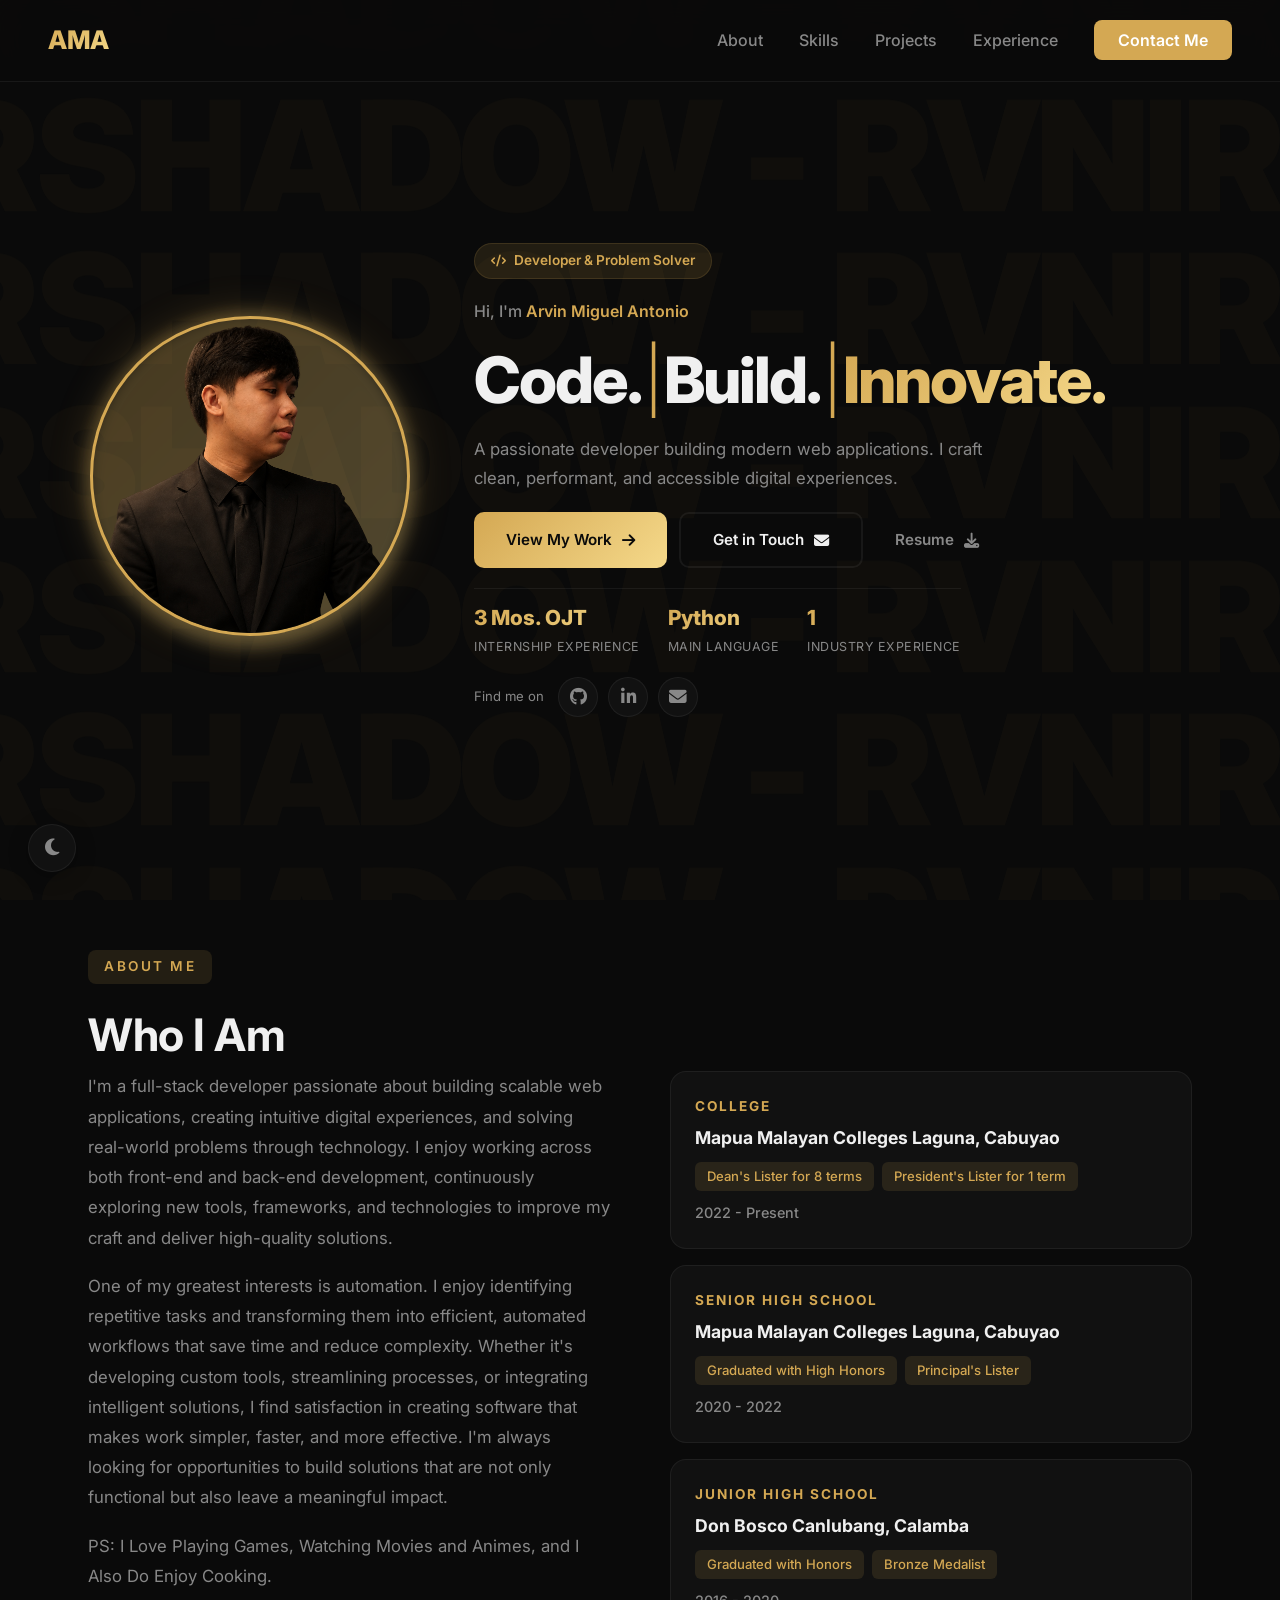
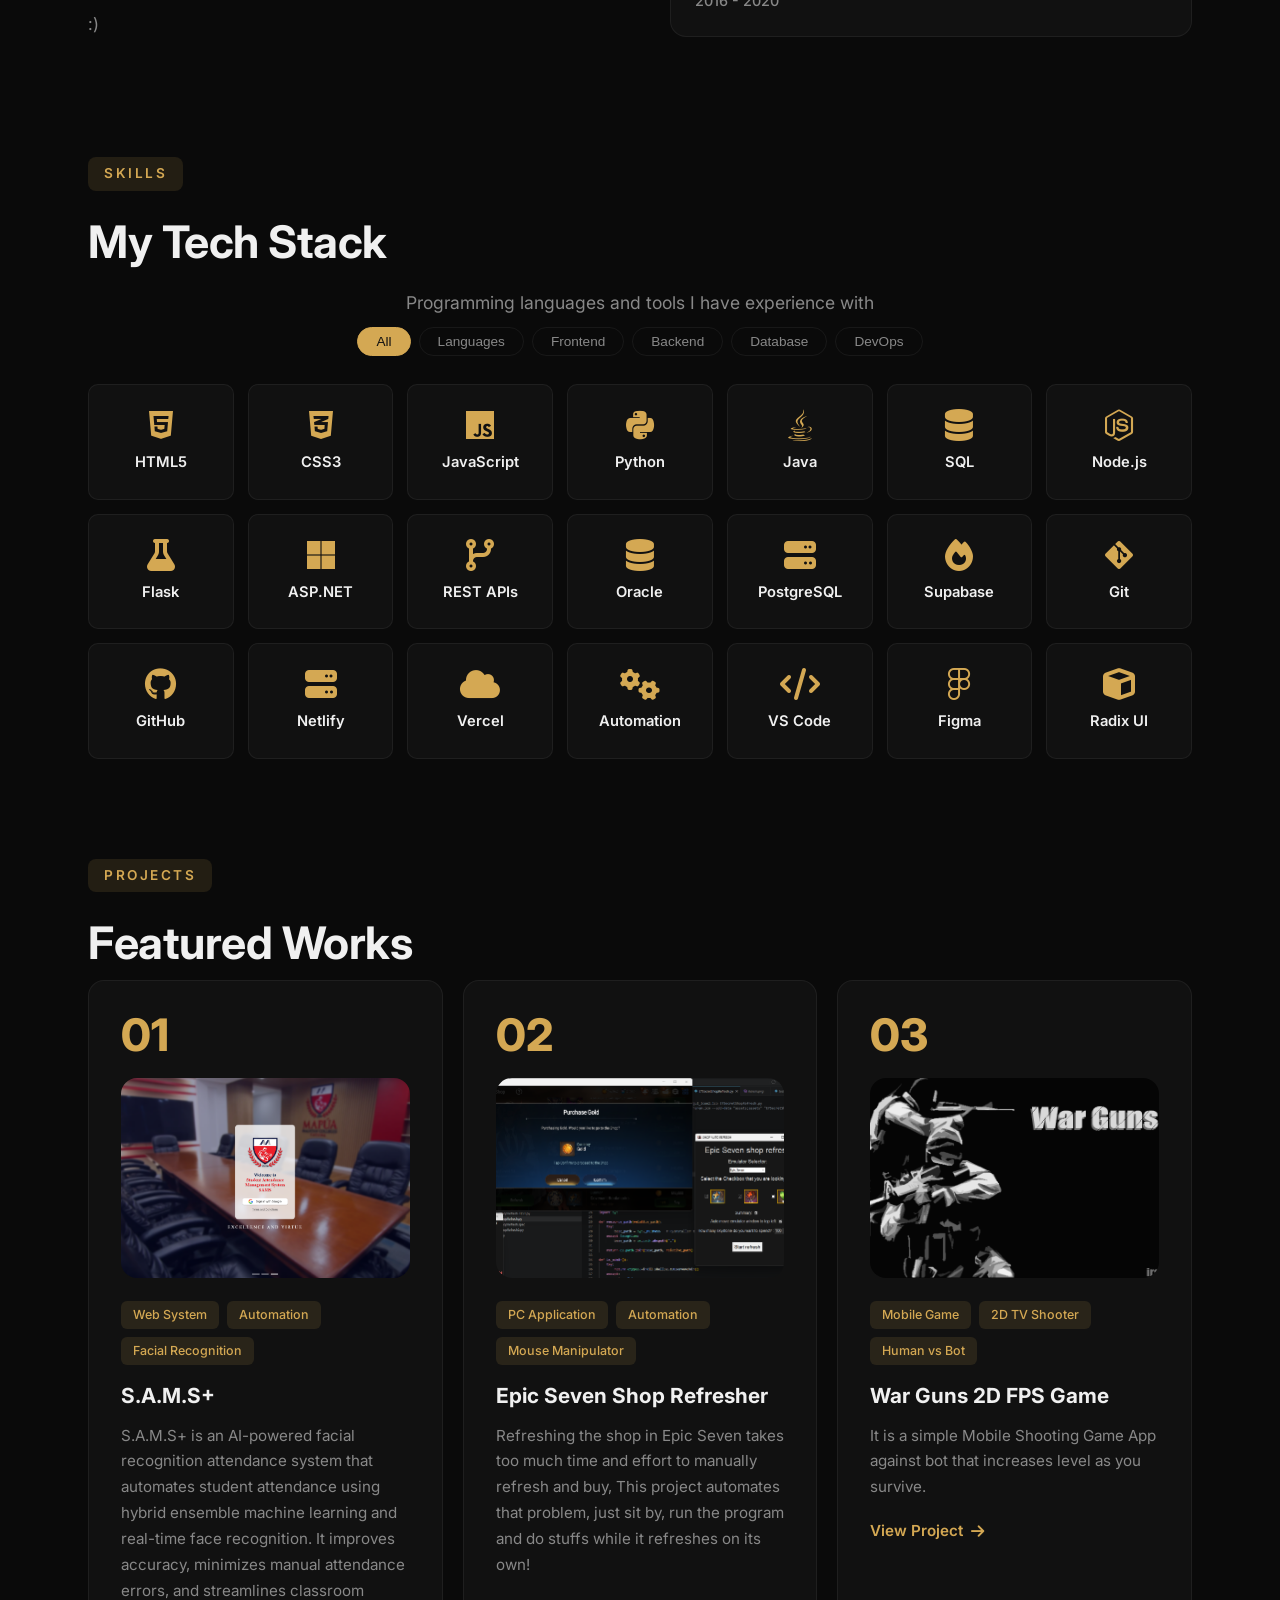
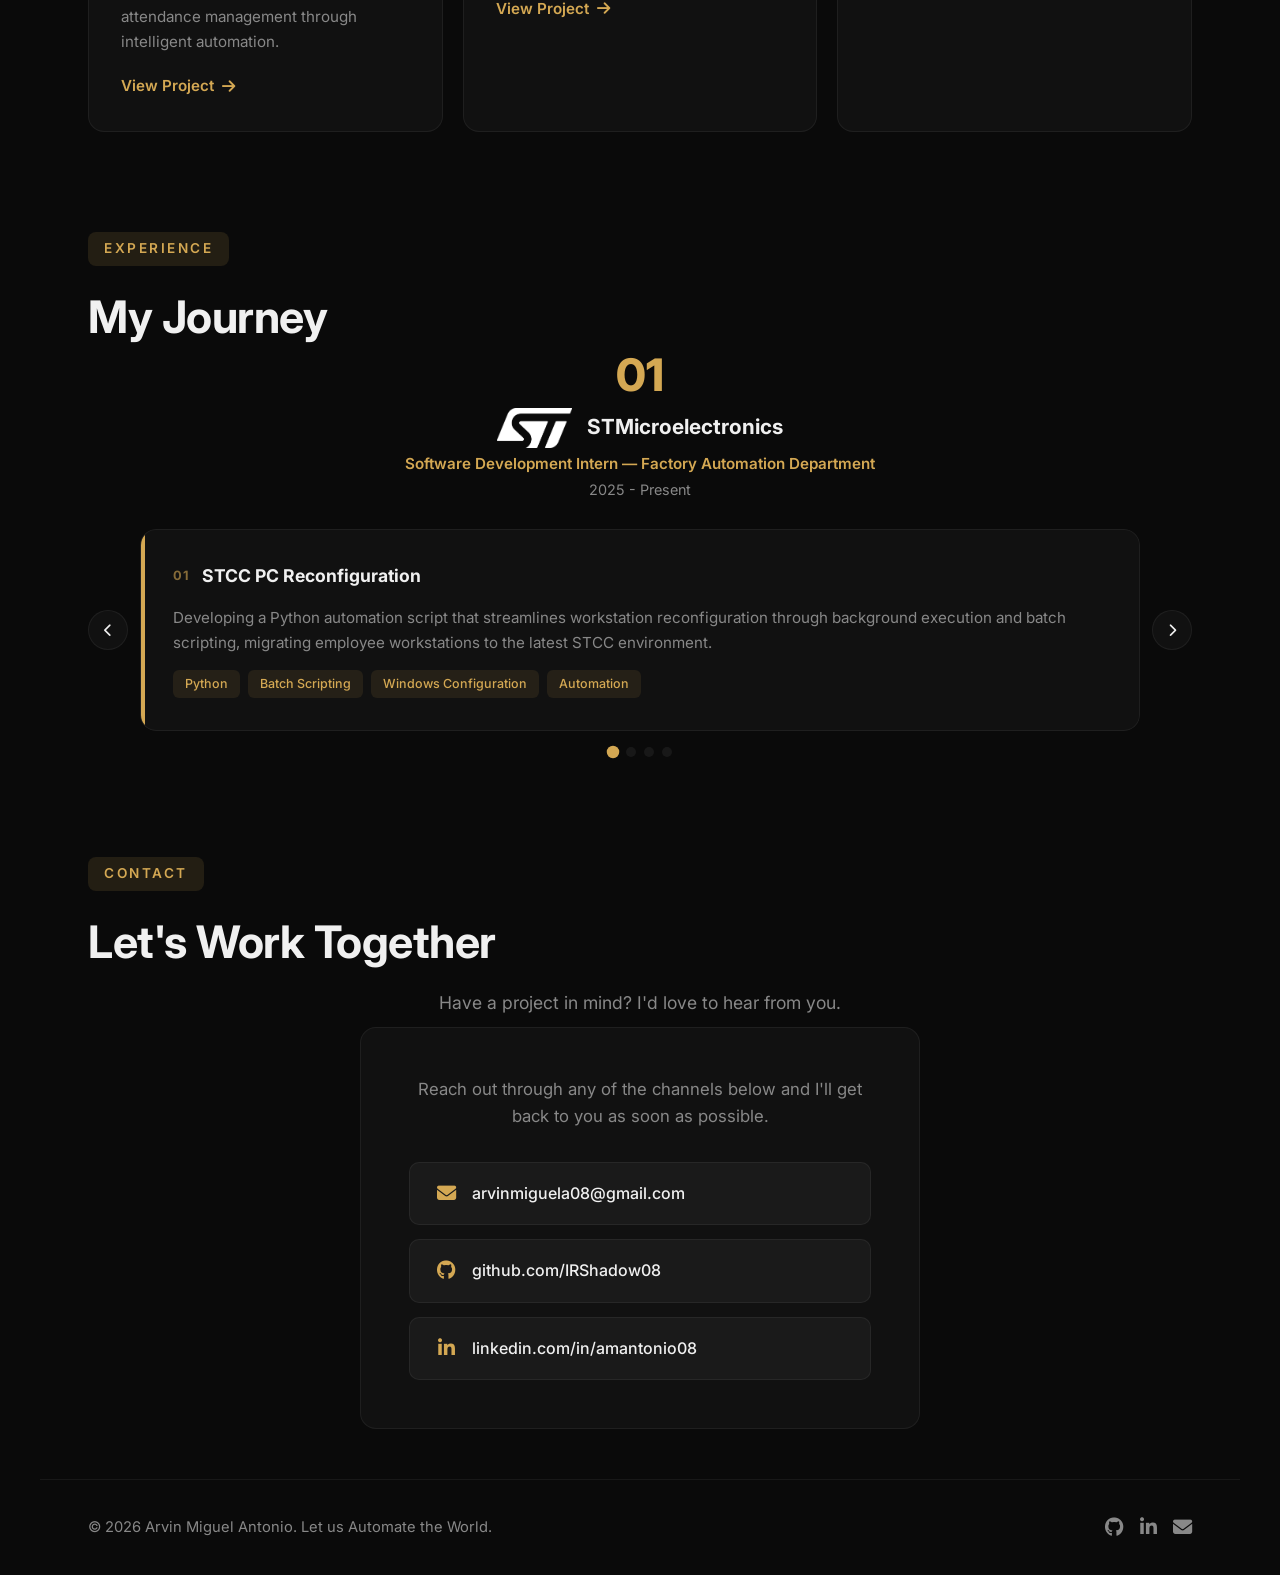
==== commit c1486223: "Updated Email to copy first page" ====
--- a/index.html
+++ b/index.html
@@ -70,7 +70,7 @@
                     <span class="hero-social-label">Find me on</span>
                     <a href="https://github.com/IRShadow - RvnMig08" target="_blank" aria-label="GitHub"><i class="fab fa-github"></i></a>
                     <a href="https://www.linkedin.com/in/amantonio08/" target="_blank" aria-label="LinkedIn"><i class="fab fa-linkedin-in"></i></a>
-                    <a href="mailto:arvinmiguela08@gmail.com" aria-label="Email"><i class="fas fa-envelope"></i></a>
+                    <a href="mailto:arvinmiguela08@gmail.com" id="copyEmailHero" aria-label="Email"><i class="fas fa-envelope"></i></a>
                 </div>
             </div>
         </div>
--- a/style.css
+++ b/style.css
@@ -31,6 +31,9 @@
     scroll-behavior: smooth;
 }
 
+a {
+    text-decoration: none;
+}
 body {
     font-family: 'Inter', sans-serif;
     background: var(--bg);
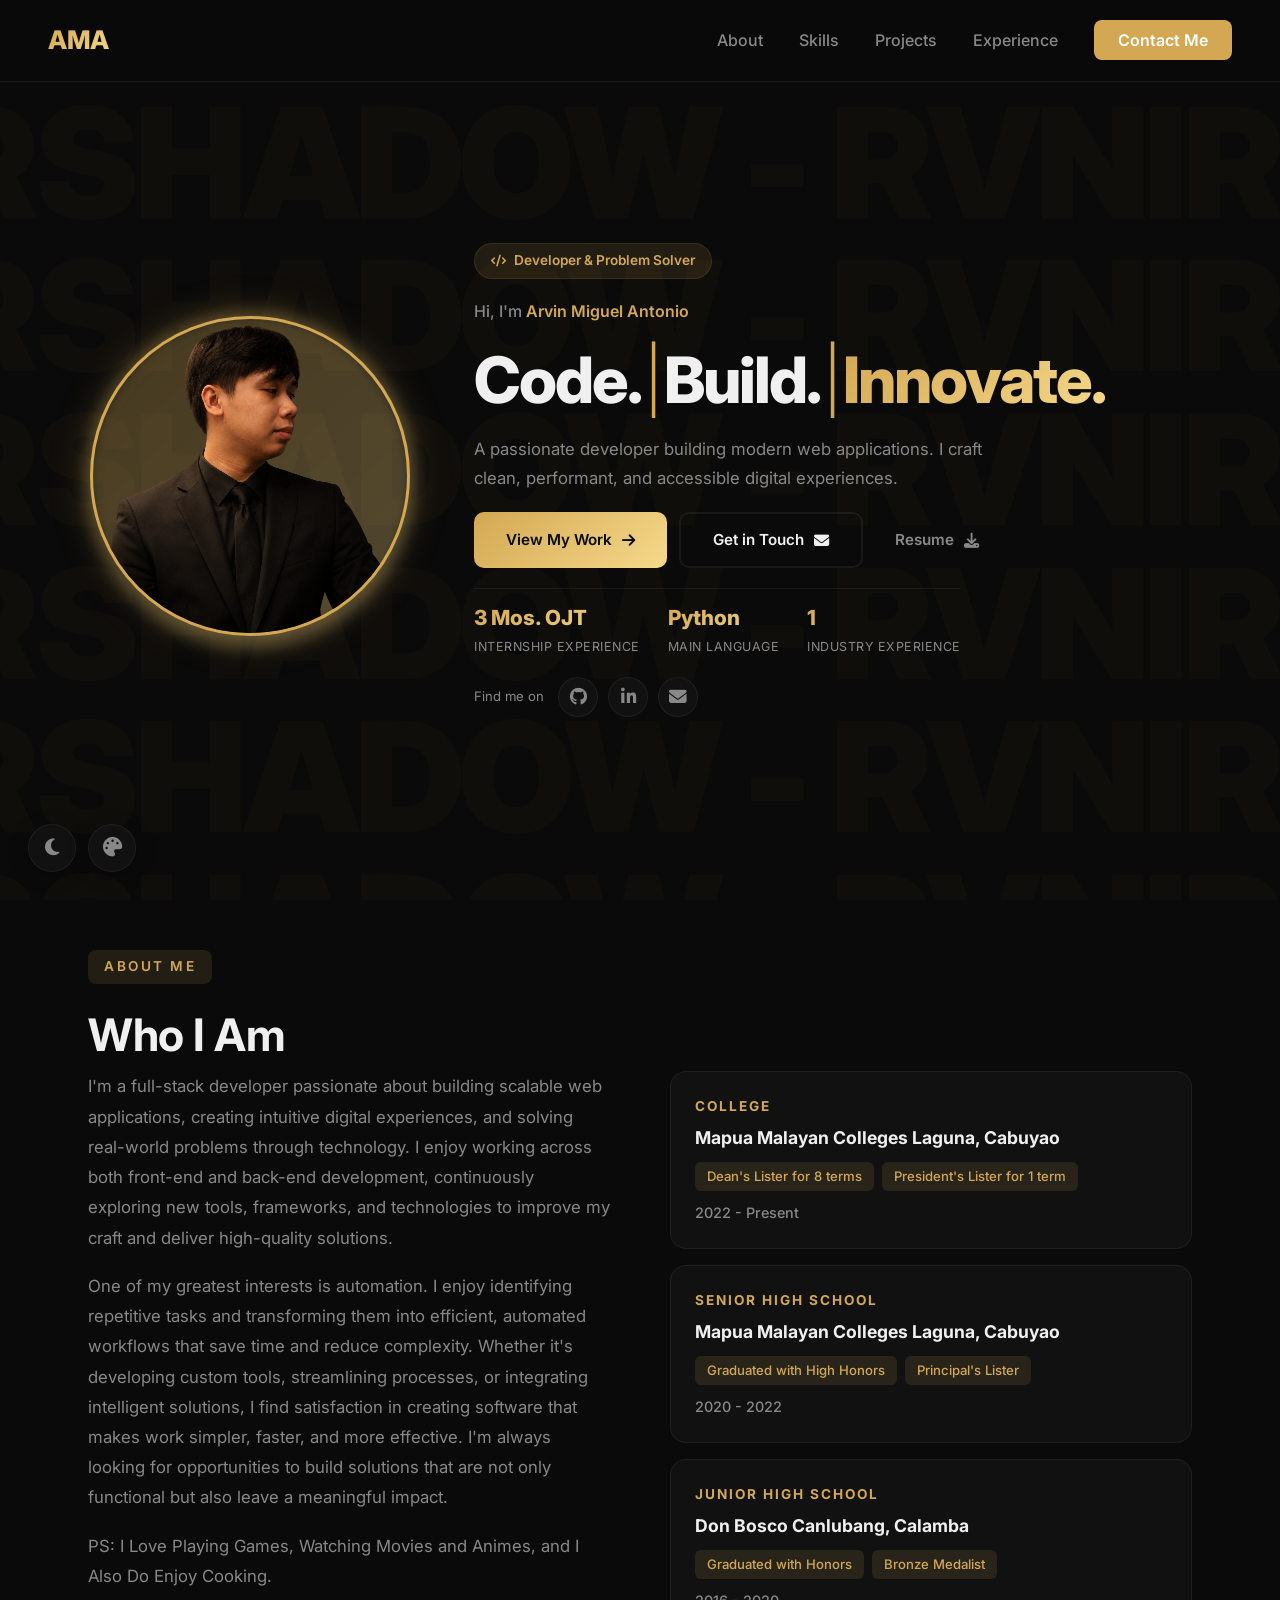
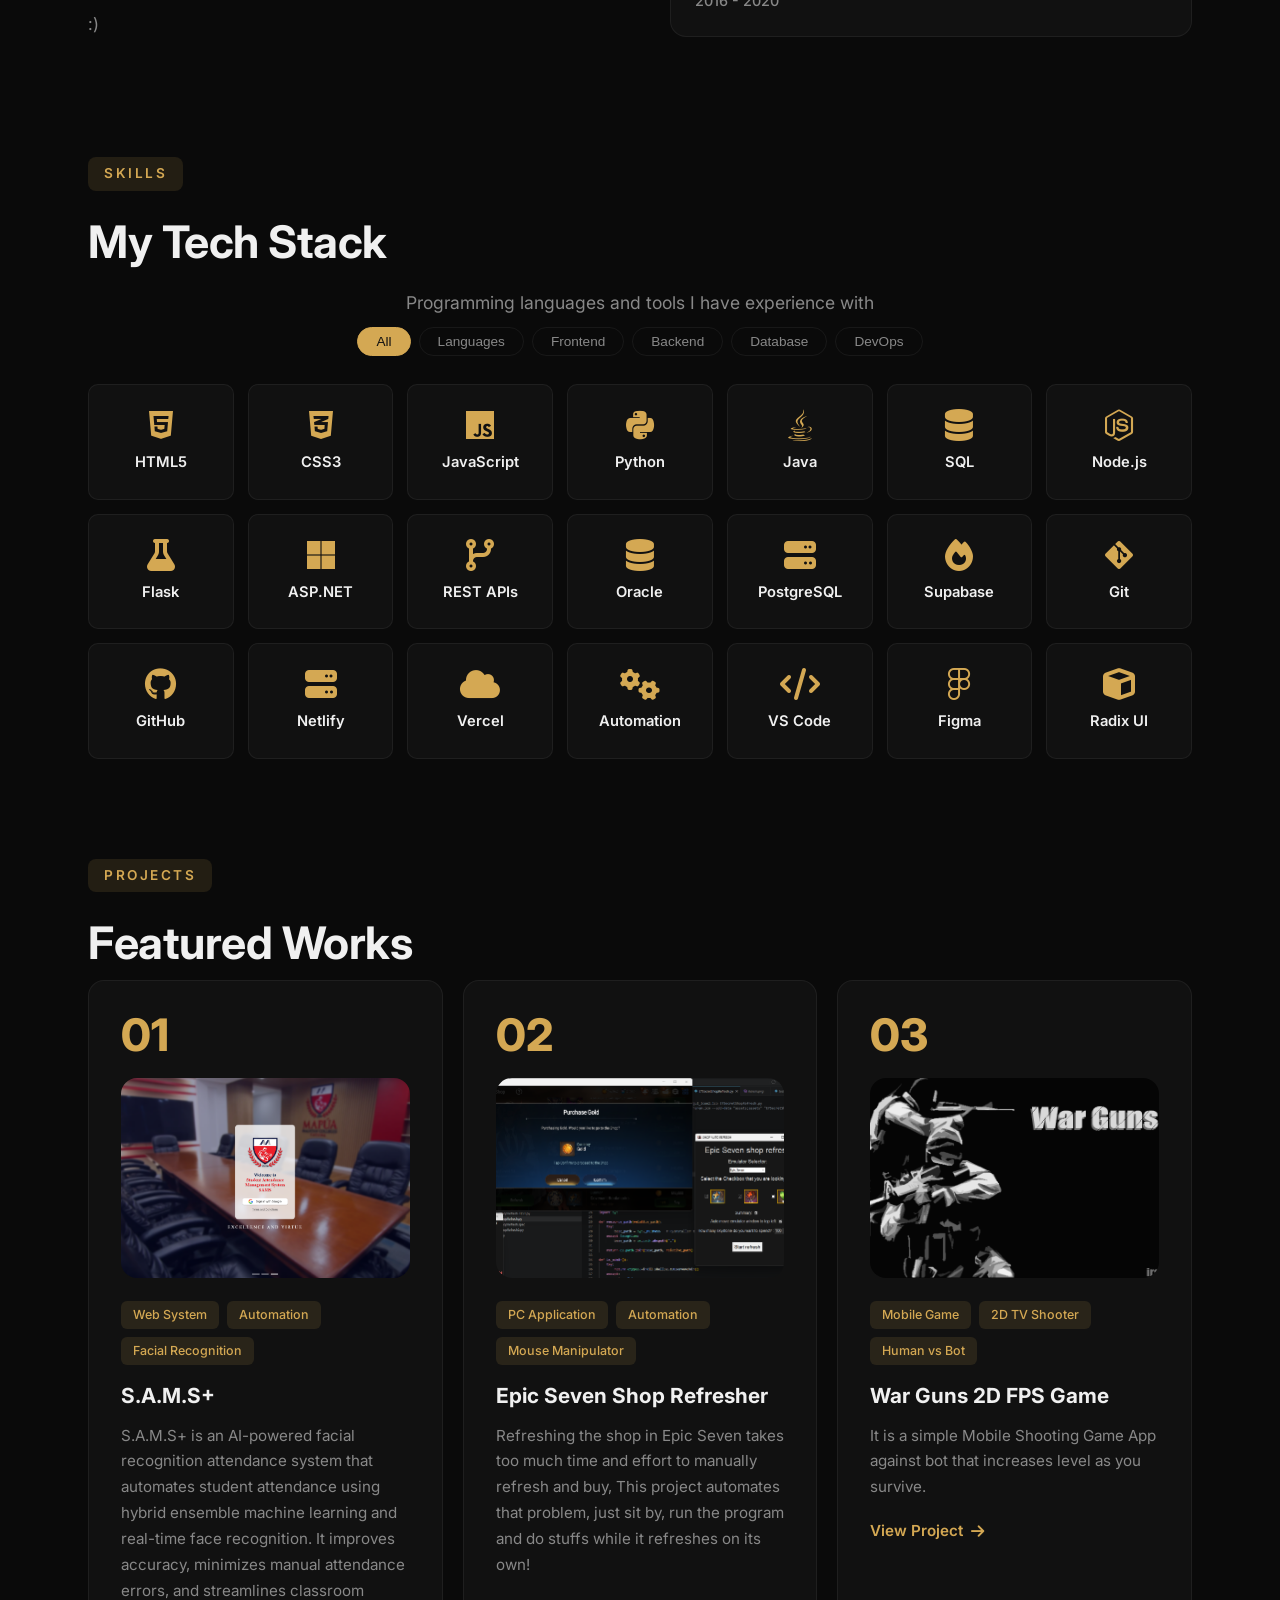
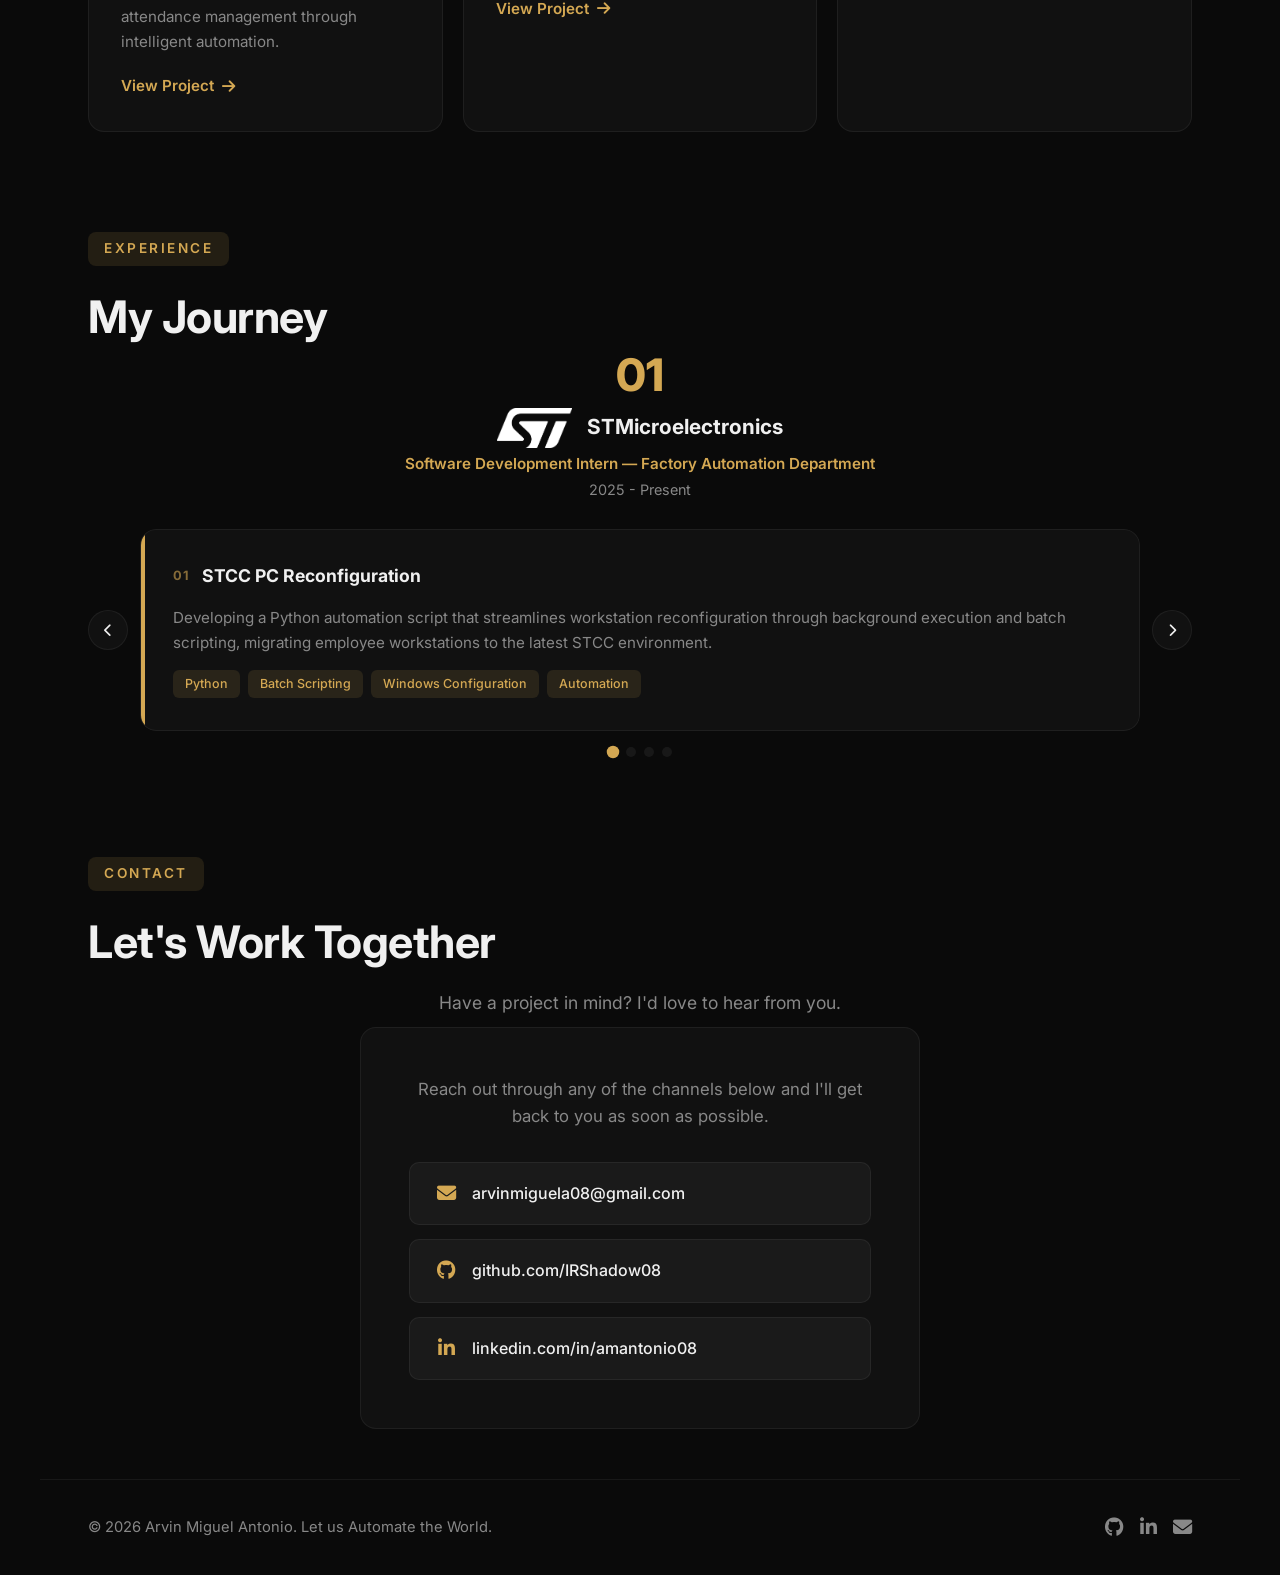
==== commit 2b7dc30b: "Minor Bug FIxes Color and Link Broken" ====
--- a/index.html
+++ b/index.html
@@ -68,7 +68,7 @@
                 </div>
                 <div class="hero-social">
                     <span class="hero-social-label">Find me on</span>
-                    <a href="https://github.com/IRShadow - RvnMig08" target="_blank" aria-label="GitHub"><i class="fab fa-github"></i></a>
+                    <a href="https://github.com/IRShadow08" target="_blank" aria-label="GitHub"><i class="fab fa-github"></i></a>
                     <a href="https://www.linkedin.com/in/amantonio08/" target="_blank" aria-label="LinkedIn"><i class="fab fa-linkedin-in"></i></a>
                     <a href="mailto:arvinmiguela08@gmail.com" id="copyEmailHero" aria-label="Email"><i class="fas fa-envelope"></i></a>
                 </div>
@@ -320,6 +320,9 @@
     <button class="theme-toggle" id="themeToggle" aria-label="Toggle theme">
         <i class="fas fa-moon"></i>
     </button>
+    <button class="accent-toggle" id="accentToggle" aria-label="Toggle accent color">
+        <i class="fas fa-palette"></i>
+    </button>
     <a href="#hero" class="back-to-top" aria-label="Back to top">
         <i class="fas fa-arrow-up"></i>
     </a>
--- a/style.css
+++ b/style.css
@@ -27,6 +27,13 @@
     --font-sans: 'Inter', sans-serif;
 }
 
+body[data-accent="red"] {
+    --accent: #e63946;
+    --accent-dim: rgba(230, 57, 70, 0.12);
+    --accent-glow: rgba(230, 57, 70, 0.25);
+    --accent-gradient: linear-gradient(135deg, #e63946, #ff6b6b);
+}
+
 html {
     scroll-behavior: smooth;
 }
@@ -202,7 +209,7 @@
     background: var(--accent-dim);
     padding: 6px 16px;
     border-radius: 100px;
-    border: 1px solid rgba(212, 168, 83, 0.15);
+    border: 1px solid var(--accent-dim);
 }
 
 .hero-tag i {
@@ -811,7 +818,7 @@
     font-size: 0.78rem;
     padding: 4px 12px;
     border-radius: 6px;
-    background: rgba(212, 168, 83, 0.1);
+    background: var(--accent-dim);
     color: var(--accent);
     font-weight: 500;
 }
@@ -932,6 +939,31 @@
 }
 
 .theme-toggle:hover {
+    border-color: var(--accent);
+    color: var(--accent);
+    transform: scale(1.1);
+}
+
+.accent-toggle {
+    position: fixed;
+    bottom: 28px;
+    left: 88px;
+    z-index: 200;
+    width: 48px;
+    height: 48px;
+    border-radius: 50%;
+    border: 1px solid var(--border);
+    background: var(--bg-card);
+    color: var(--text-muted);
+    font-size: 1.2rem;
+    cursor: pointer;
+    display: flex;
+    align-items: center;
+    justify-content: center;
+    transition: all 0.3s;
+    box-shadow: 0 4px 20px rgba(0, 0, 0, 0.3);
+}
+.accent-toggle:hover {
     border-color: var(--accent);
     color: var(--accent);
     transform: scale(1.1);
@@ -1041,6 +1073,16 @@
 }
 
 .light-mode .theme-toggle:hover {
+    color: var(--accent);
+    border-color: var(--accent);
+}
+
+.light-mode .accent-toggle {
+    background: var(--bg-elevated);
+    border-color: rgba(0, 0, 0, 0.15);
+    color: #555;
+}
+.light-mode .accent-toggle:hover {
     color: var(--accent);
     border-color: var(--accent);
 }
@@ -1260,7 +1302,7 @@
     font-size: 0.78rem;
     padding: 4px 12px;
     border-radius: 6px;
-    background: rgba(212, 168, 83, 0.1);
+    background: var(--accent-dim);
     color: var(--accent);
     font-weight: 500;
 }
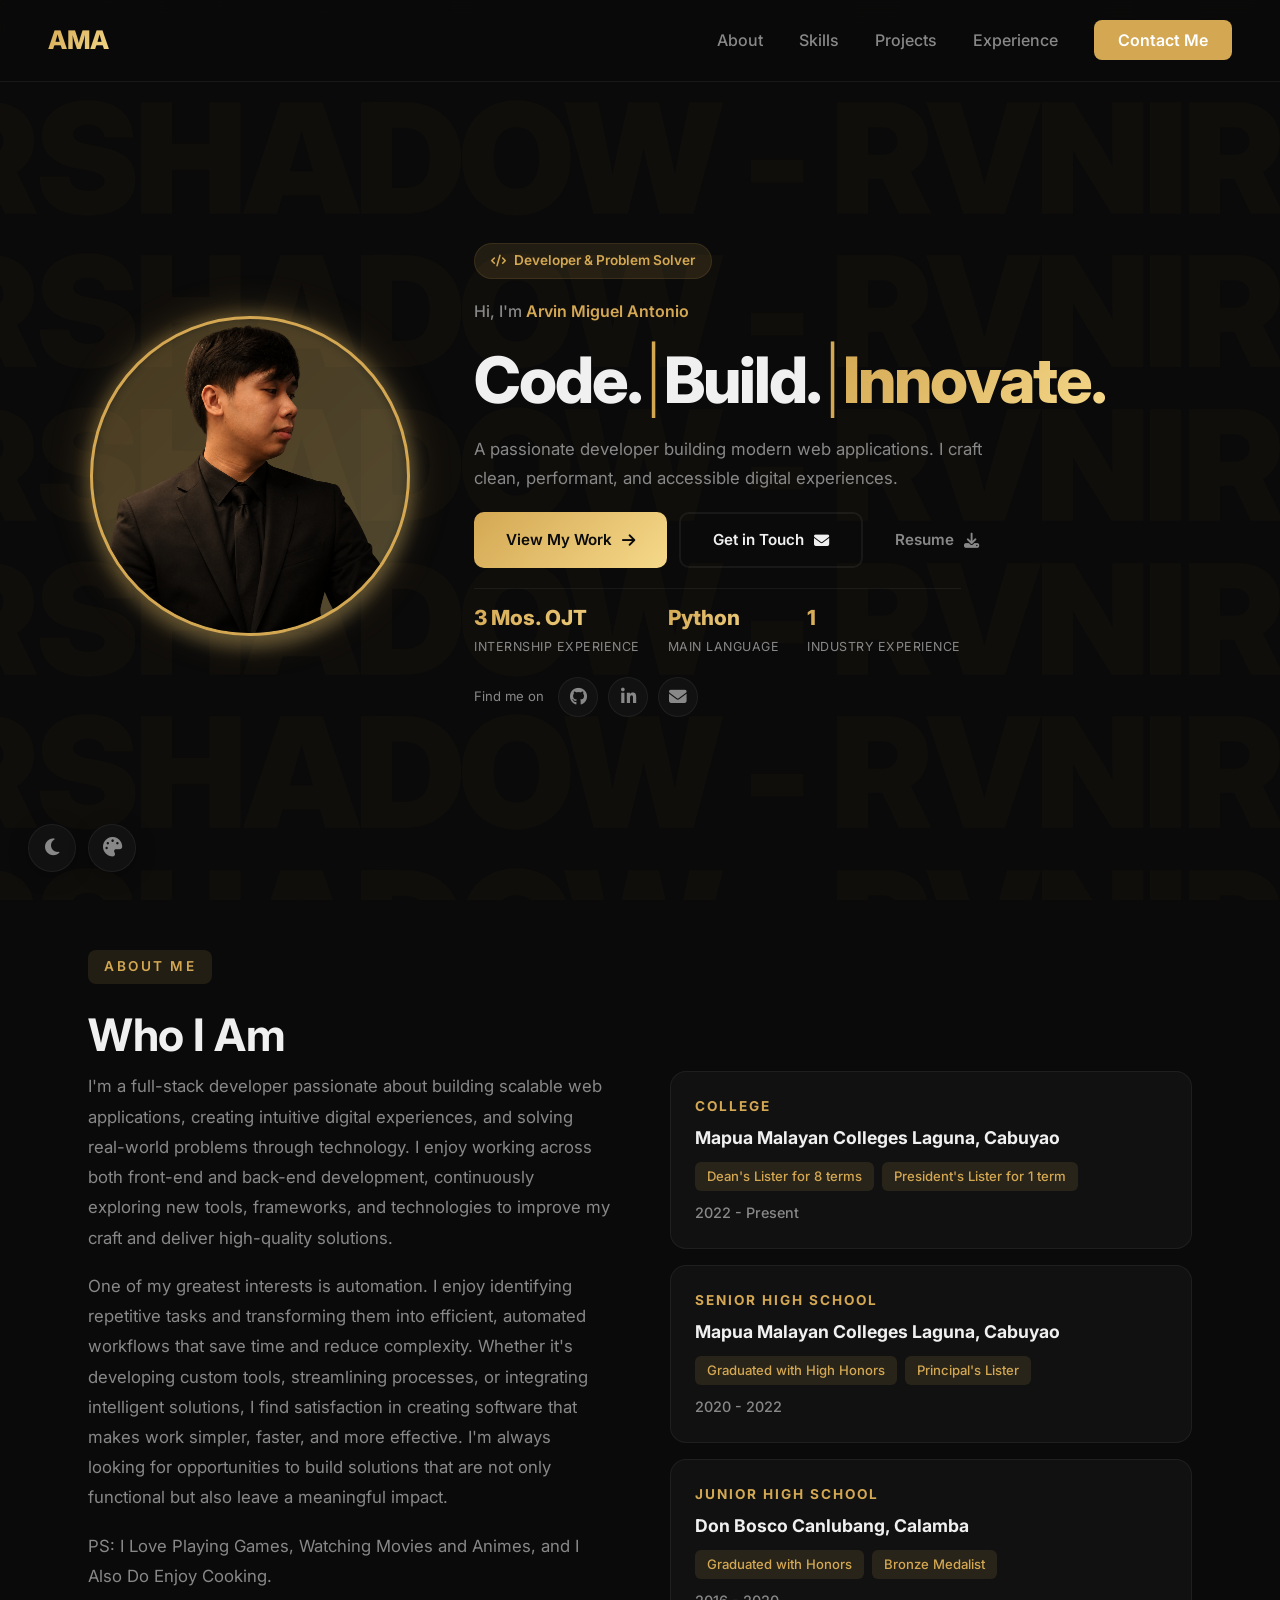
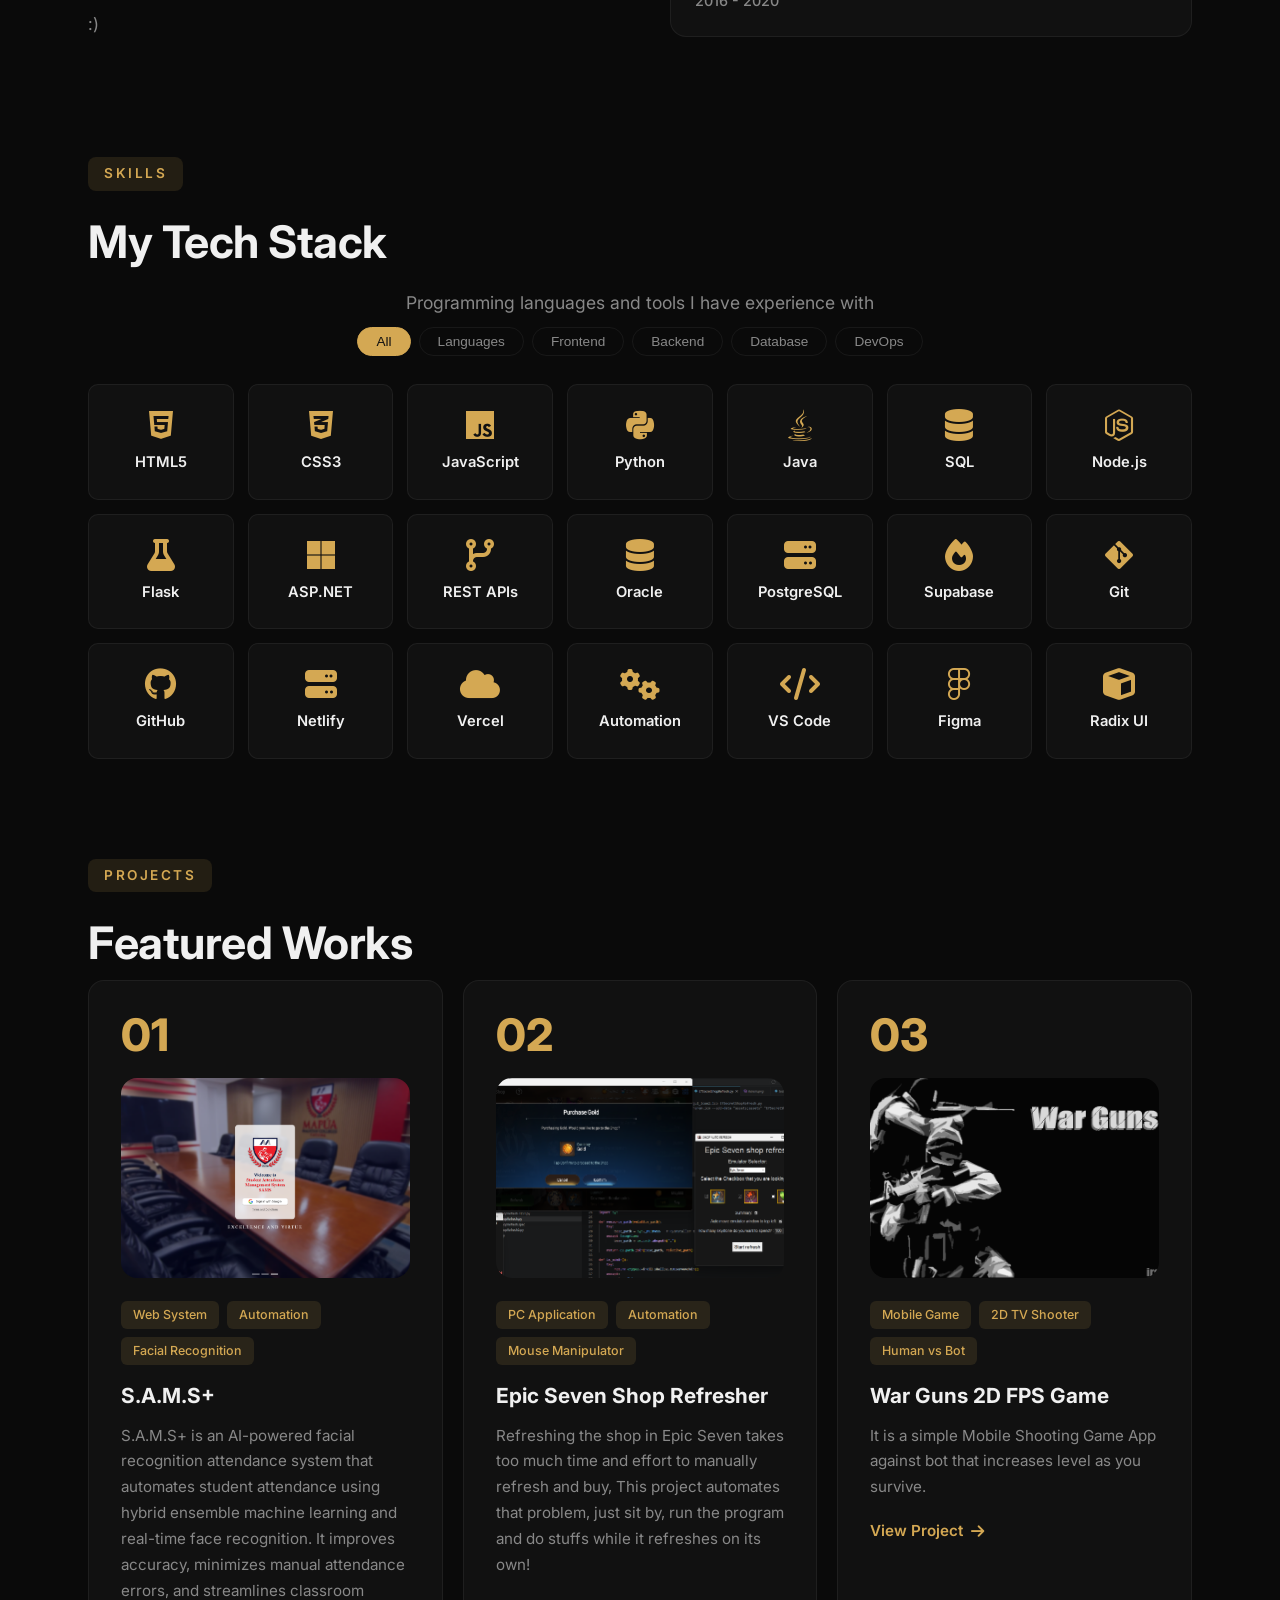
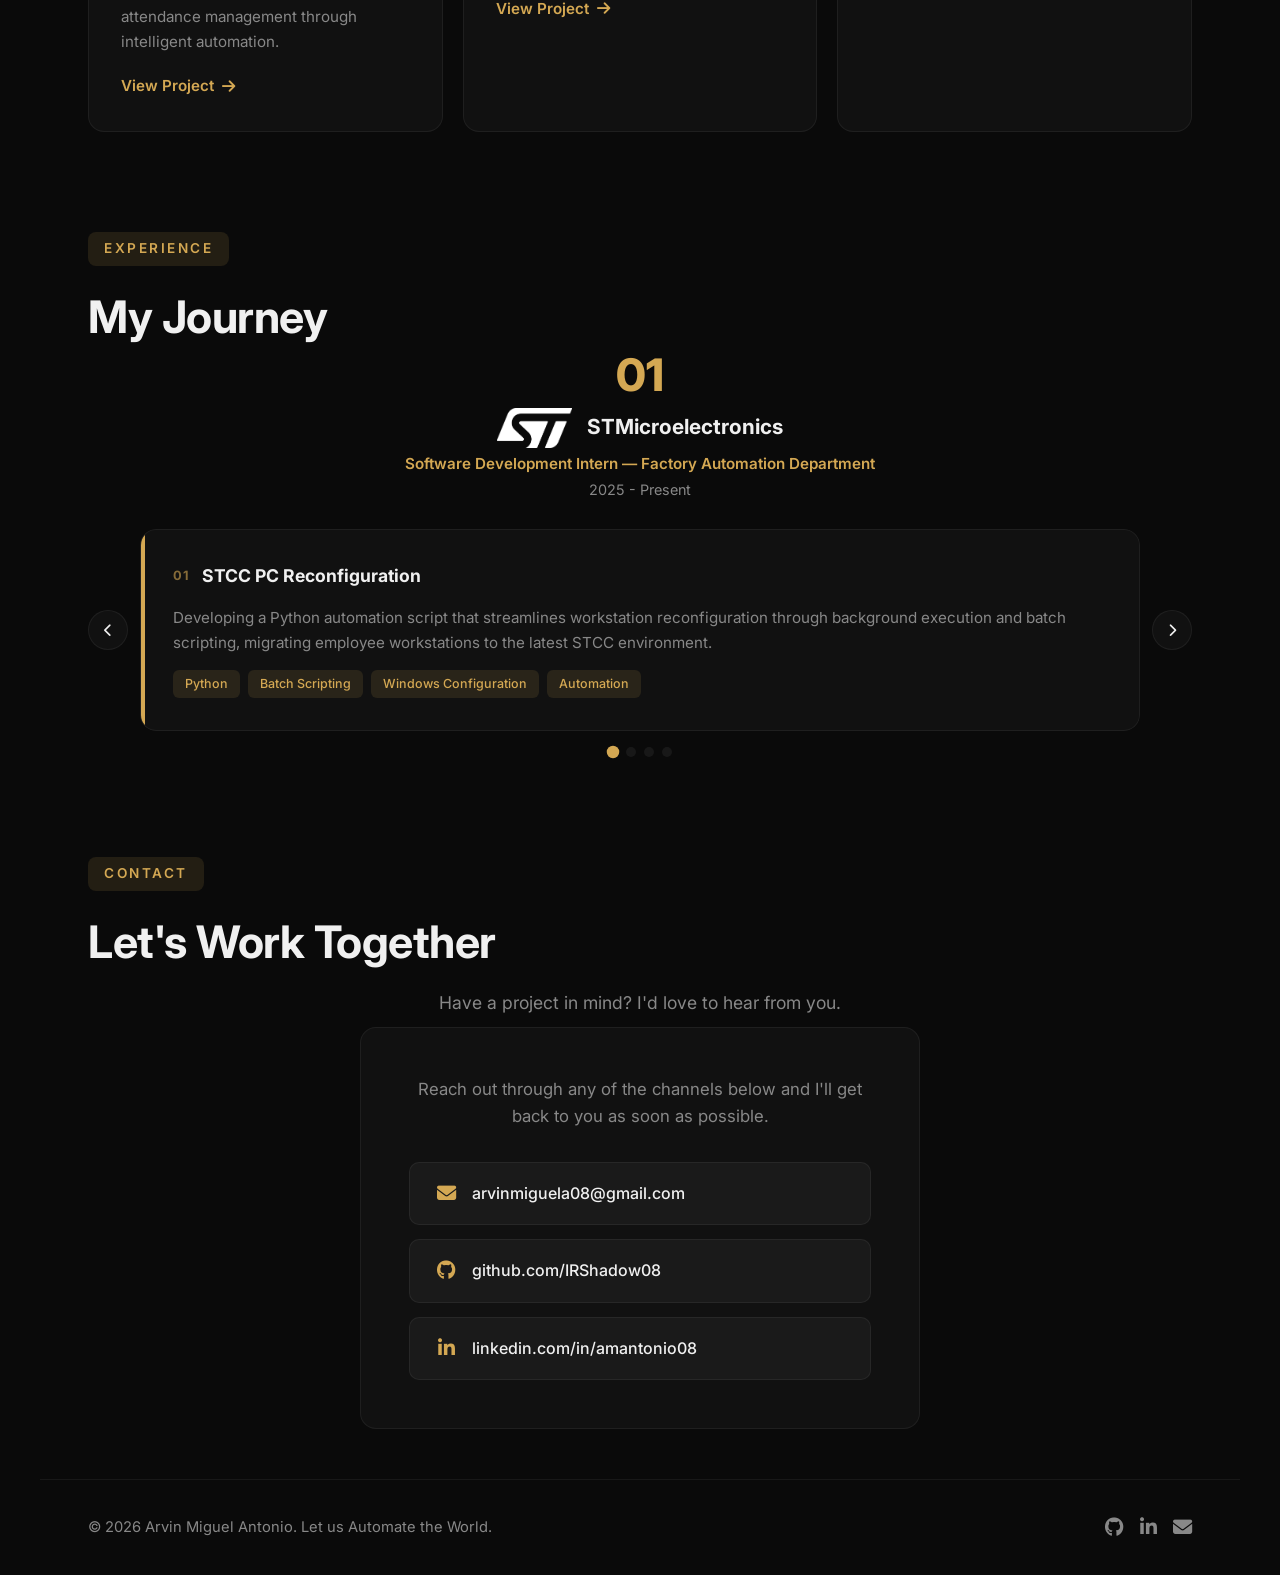
==== commit d2e1bdb4: "Add Logo" ====
--- a/index.html
+++ b/index.html
@@ -8,6 +8,7 @@
     <link rel="preconnect" href="https://fonts.gstatic.com" crossorigin>
     <link href="https://fonts.googleapis.com/css2?family=Inter:wght@300;400;500;600;700;800;900&display=swap" rel="stylesheet">
     <link rel="stylesheet" href="https://cdnjs.cloudflare.com/ajax/libs/font-awesome/6.5.0/css/all.min.css">
+    <link rel="icon" type="image/png" href="Assets/IRLogo.png">
     <link rel="stylesheet" href="style.css">
 </head>
 <body>
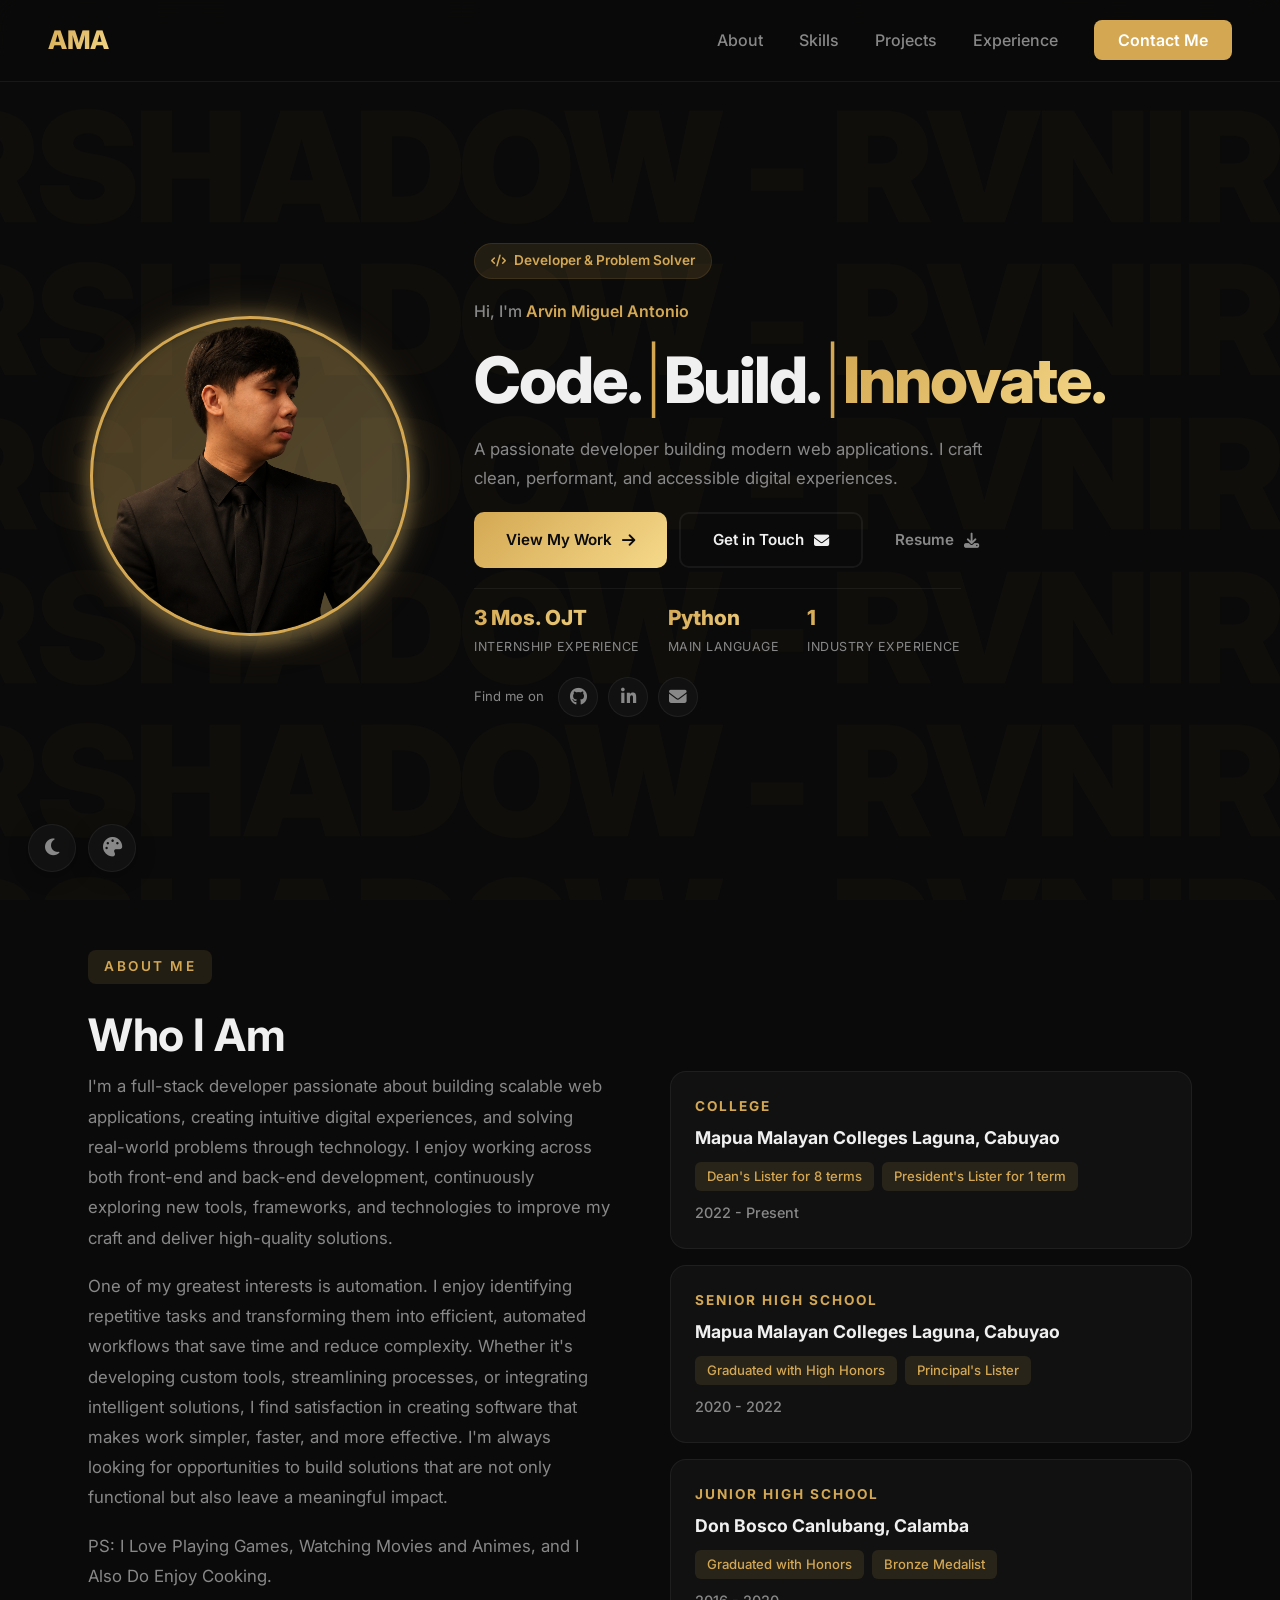
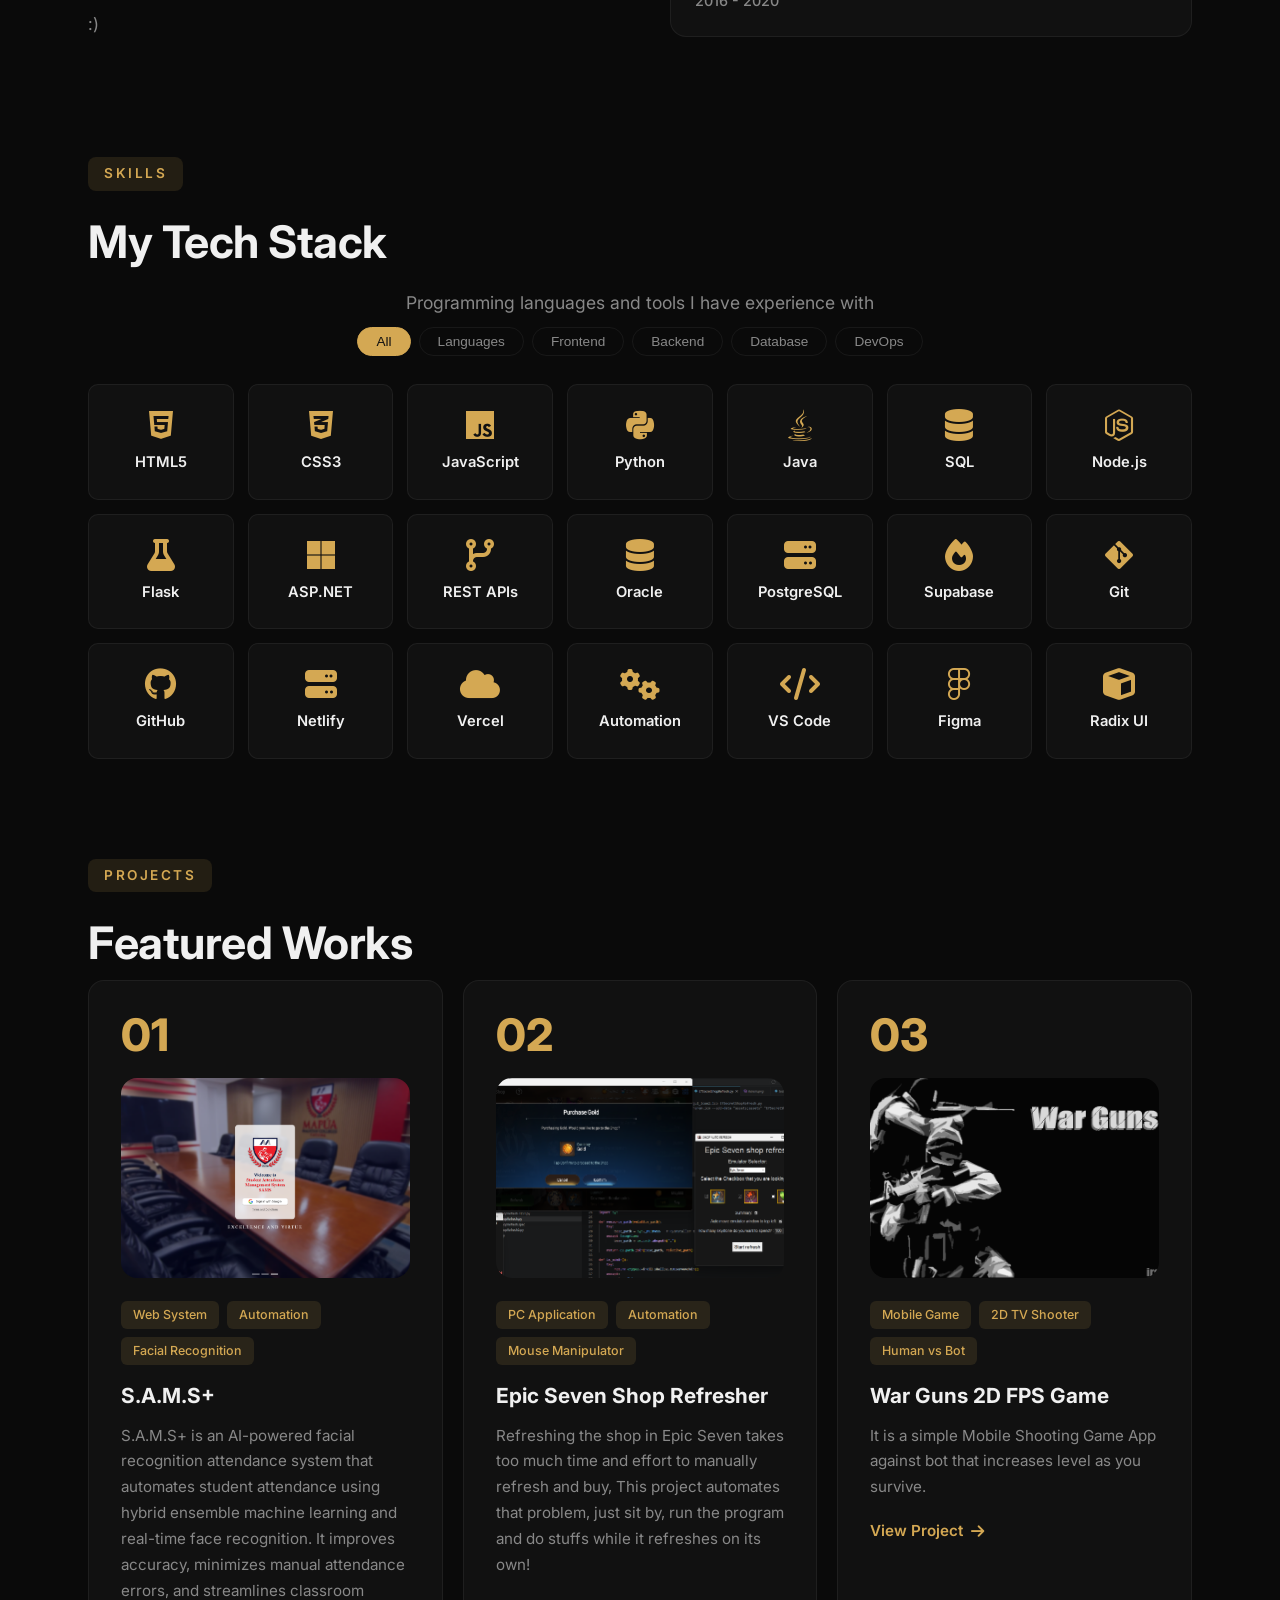
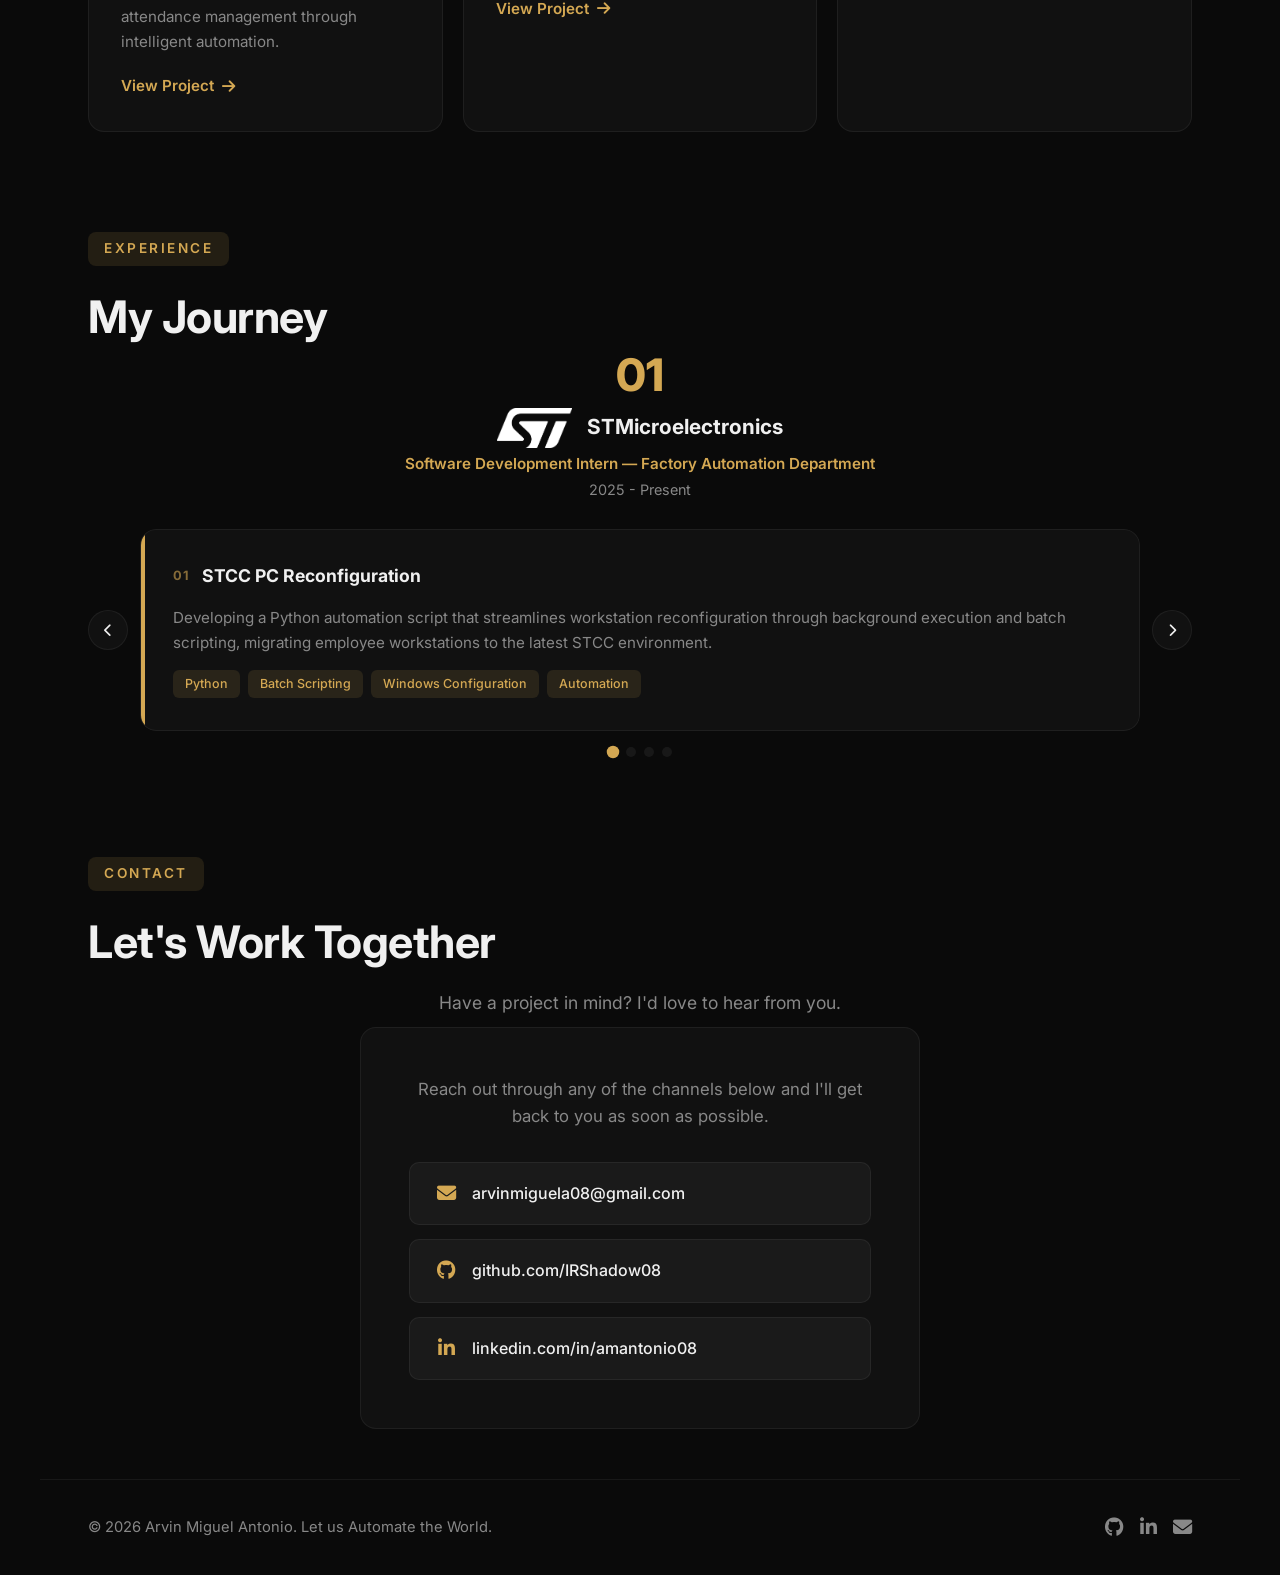
==== commit 51af54af: "Logo CHanges When Selecting a Color" ====
--- a/index.html
+++ b/index.html
@@ -8,7 +8,7 @@
     <link rel="preconnect" href="https://fonts.gstatic.com" crossorigin>
     <link href="https://fonts.googleapis.com/css2?family=Inter:wght@300;400;500;600;700;800;900&display=swap" rel="stylesheet">
     <link rel="stylesheet" href="https://cdnjs.cloudflare.com/ajax/libs/font-awesome/6.5.0/css/all.min.css">
-    <link rel="icon" type="image/png" href="Assets/IRLogo.png">
+    <link id="favicon" rel="icon" type="image/png" href="Assets/IRLogo.png">
     <link rel="stylesheet" href="style.css">
 </head>
 <body>
